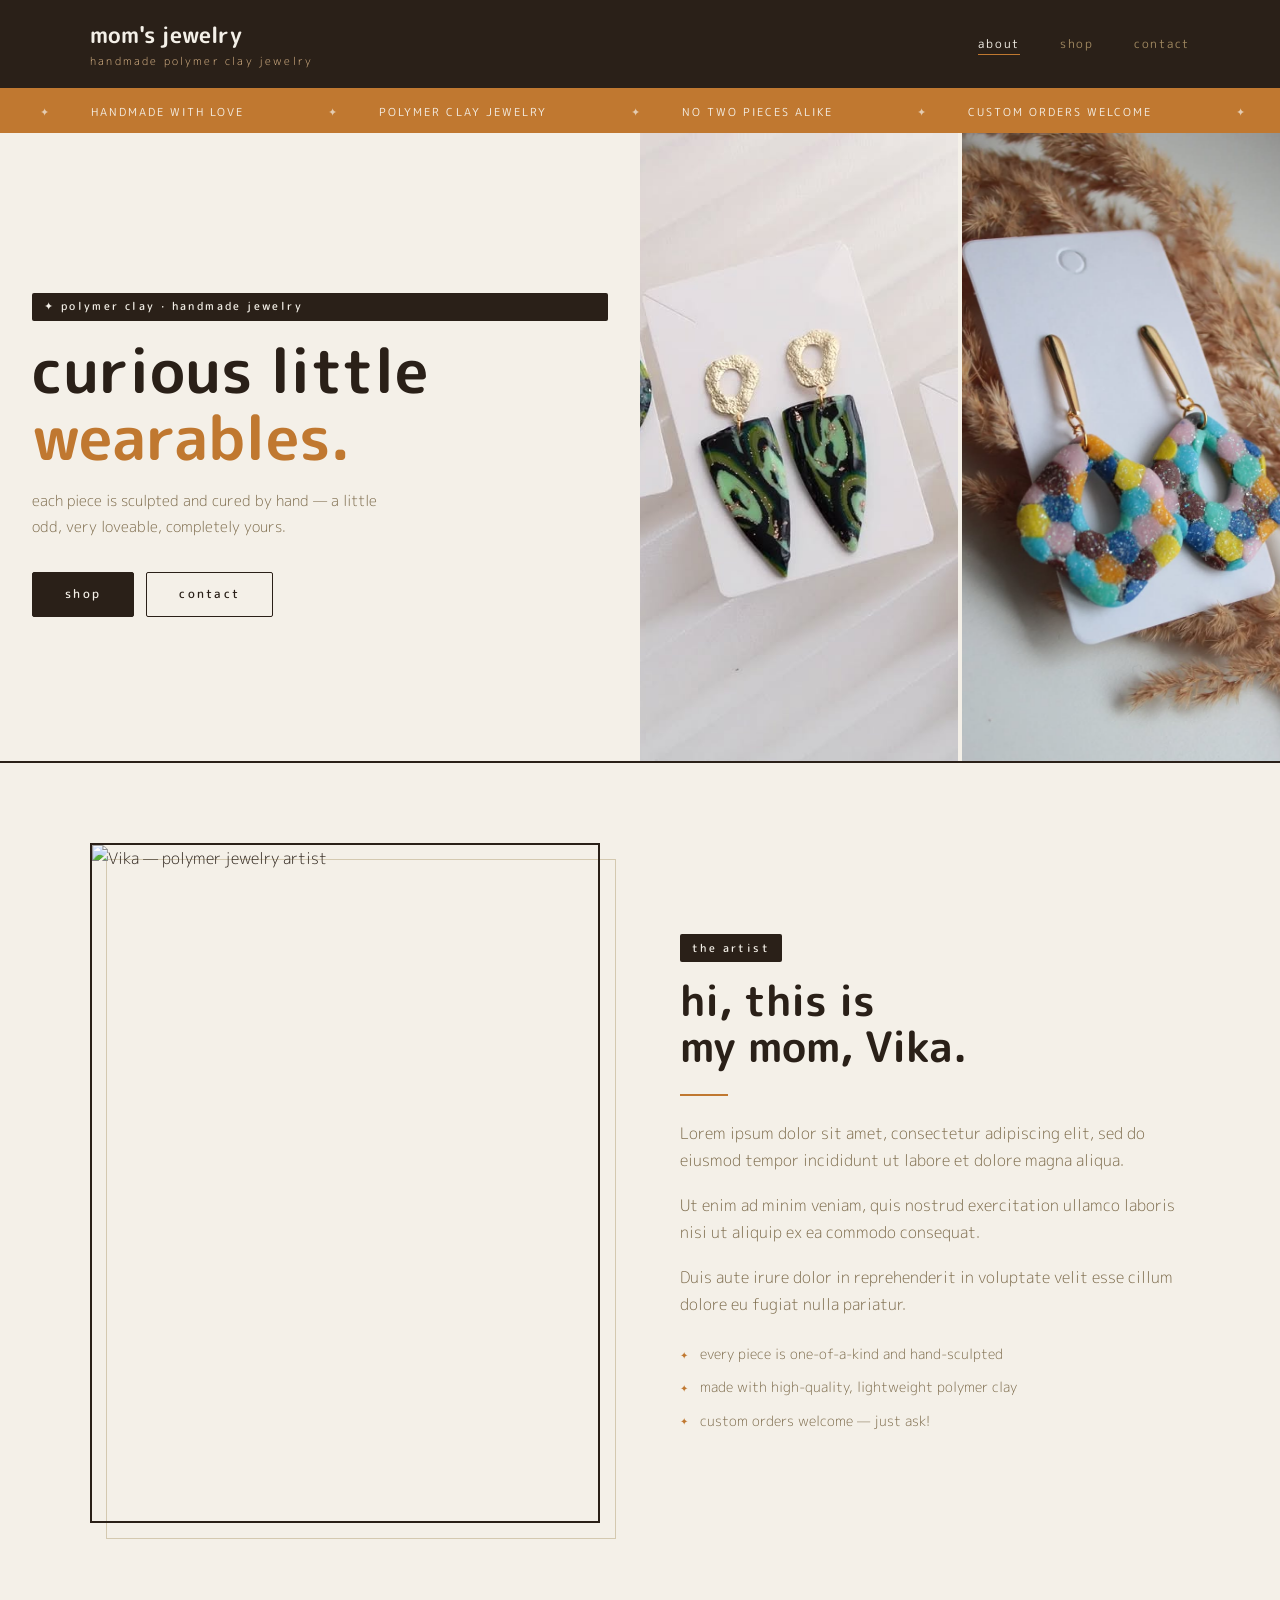
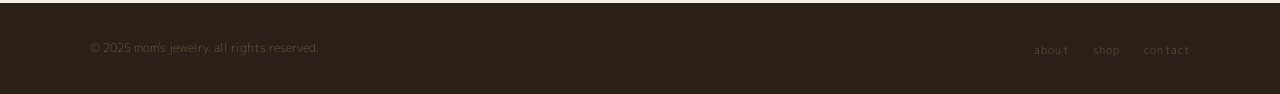
==== index.html @ a4bd7d13 "fill the height" ====
<!DOCTYPE html>
<html lang="en">
<head>
  <meta charset="UTF-8" />
  <meta name="viewport" content="width=device-width, initial-scale=1.0" />
  <title>mom's jewelry — handmade polymer jewelry</title>
  <meta name="description" content="Handcrafted polymer clay jewelry — one-of-a-kind pieces made with care." />
  <link rel="stylesheet" href="css/style.css" />
</head>
<body>

  <!-- ═══════════════════════════════════════
       NAVIGATION
  ═══════════════════════════════════════ -->
  <nav>
    <div class="container nav-inner">
      <!-- ✏️ Replace with your store name -->
      <a class="nav-logo" href="index.html">
        mom's jewelry
        <span>handmade polymer clay jewelry</span>
      </a>
      <ul class="nav-links">
        <li><a href="index.html" class="active">about</a></li>
        <li><a href="shop.html">shop</a></li>
        <li><a href="contact.html">contact</a></li>
      </ul>
    </div>
  </nav>


  <!-- ═══════════════════════════════════════
       TICKER STRIP
       ✏️ Edit the text in each <span> —
           repeat the same items twice so
           the loop looks seamless.
  ═══════════════════════════════════════ -->
  <div class="ticker">
    <div class="ticker-track">
      <span>handmade with love</span>
      <span>polymer clay jewelry</span>
      <span>no two pieces alike</span>
      <span>custom orders welcome</span>
      <span>handmade with love</span>
      <span>polymer clay jewelry</span>
      <span>no two pieces alike</span>
      <span>custom orders welcome</span>
    </div>
  </div>


  <!-- ═══════════════════════════════════════
       HERO
  ═══════════════════════════════════════ -->
  <div class="hero">
    <div class="container hero-content">
      <span class="section-label">✦ polymer clay · handmade jewelry</span>

      <!-- ✏️ Customize your headline. Keep the <span> for the amber-colored word. -->
      <h1>curious little<br><span>wearables.</span></h1>

      <!-- ✏️ Your tagline -->
      <p class="hero-tagline">
        each piece is sculpted and cured by hand — a little odd,
        very loveable, completely yours.
      </p>

      <div class="btn-group">
        <a href="shop.html" class="btn btn-filled">shop</a>
        <a href="contact.html" class="btn">contact</a>
      </div>
    </div>

    <!-- Decorative stamp column — edit the text if you like -->
    <div class="hero-stamp-col">
      <div style="display: grid; grid-template-columns: 1fr 1fr; height: 100%; gap: 4px;">
        <img src="images/collage_1.jpeg" style="width:100%;height:100%;object-fit:cover;" alt="" />
        <img src="images/collage_2.jpg" style="width:100%;height:100%;object-fit:cover;" alt="" />
      </div>
    </div>
  </div>

  <!-- ═══════════════════════════════════════
       ABOUT / MY STORY
  ═══════════════════════════════════════ -->
  <section id="about">
    <div class="container">
      <div class="about-grid">

        <!-- LEFT: Photo -->
        <div class="about-image-wrap">
          <!--
            ✏️ Replace src with your photo.
            Put the file in /images/ and update the path.
            Recommended: portrait orientation, at least 600×800 px.
          -->
          <img
            src="images/your-photo.jpg"
            alt="Vika — polymer jewelry artist"
          />
        </div>

        <!-- RIGHT: Text -->
        <div class="about-text">
          <span class="section-label">the artist</span>

          <!-- ✏️ Your name -->
          <h2>hi, this is <br>my mom, Vika.</h2>

          <div class="divider"></div>

          <!-- ✏️ Write 2–4 paragraphs about yourself -->
          <p>
            Lorem ipsum dolor sit amet, consectetur adipiscing elit, 
            sed do eiusmod tempor incididunt ut labore et dolore magna aliqua.
          </p>
          <p>
            Ut enim ad minim veniam, quis nostrud exercitation ullamco laboris nisi 
            ut aliquip ex ea commodo consequat. 
          </p>
          <p>
            Duis aute irure dolor in reprehenderit in voluptate velit 
            esse cillum dolore eu fugiat nulla pariatur. 
          </p>

          <!-- ✏️ Edit or add/remove bullet points -->
          <ul class="values-list">
            <li>every piece is one-of-a-kind and hand-sculpted</li>
            <li>made with high-quality, lightweight polymer clay</li>
            <li>custom orders welcome — just ask!</li>
          </ul>
        </div>

      </div>
    </div>
  </section>


  <!-- ═══════════════════════════════════════
       FOOTER
  ═══════════════════════════════════════ -->
  <footer>
    <div class="container footer-inner">
      <!-- ✏️ Update year and store name -->
      <p class="footer-copy">© 2025 mom's jewelry. all rights reserved.</p>
      <ul class="footer-links">
        <li><a href="index.html">about</a></li>
        <li><a href="shop.html">shop</a></li>
        <li><a href="contact.html">contact</a></li>
      </ul>
    </div>
  </footer>

</body>
</html>
---- css/style.css ----
/* ============================================================
   MOM'S JEWELRY — Stylesheet (Option F: Vintage Editorial)
   ============================================================ */

@import url('https://fonts.googleapis.com/css2?family=M+PLUS+Rounded+1c:wght@300;400;700&display=swap');

/* ── CSS Variables ── */
:root {
  --parchment:  #f4f0e8;
  --warm-white: #fdf8f0;
  --ink:        #2a2018;
  --amber:      #c07830;
  --amber-light:#e8c090;
  --mid:        #7a6848;
  --light-line: #d4c9b0;
  --surface:    #ede8dc;

  --font-display: 'M PLUS Rounded 1c', sans-serif;
  --font-body:    'M PLUS Rounded 1c', sans-serif;

  --max-width: 1100px;
  --radius:    2px;
  --transition: 0.3s ease;
}

/* ── Reset & Base ── */
*, *::before, *::after { box-sizing: border-box; margin: 0; padding: 0; }
html { scroll-behavior: smooth; }

body {
  background-color: var(--parchment);
  color: var(--ink);
  font-family: var(--font-body);
  font-weight: 300;
  font-size: 16px;
  line-height: 1.7;
}

img { display: block; max-width: 100%; height: auto; }

a {
  color: inherit;
  text-decoration: none;
  transition: color var(--transition);
}

/* ── Typography ── */
h1, h2, h3, h4 {
  font-family: var(--font-display);
  font-weight: 700;
  font-style: normal;
  line-height: 1.1;
}

h1 { font-size: clamp(2.2rem, 5.5vw, 3.8rem); }
h2 { font-size: clamp(1.7rem, 3.5vw, 2.6rem); }
h3 { font-size: 1.3rem; }

p { max-width: 65ch; }

/* ── Layout Helpers ── */
.container {
  width: 90%;
  max-width: var(--max-width);
  margin-inline: auto;
}

section { padding: 5rem 0; }

.section-label {
  display: inline-block;
  font-family: var(--font-body);
  font-size: 0.68rem;
  font-weight: 500;
  letter-spacing: 0.22em;
  text-transform: lowercase;
  background: var(--ink);
  color: var(--parchment);
  padding: 0.3rem 0.75rem;
  border-radius: var(--radius);
  margin-bottom: 1rem;
}

.star { color: var(--amber); }

/* ── Navigation ── */
nav {
  position: sticky;
  top: 0;
  z-index: 100;
  background: var(--ink);
  border-bottom: 2px solid var(--ink);
}

.nav-inner {
  display: flex;
  align-items: center;
  justify-content: space-between;
  padding: 1rem 0;
}

.nav-logo {
  font-family: var(--font-display);
  font-size: 1.4rem;
  font-style: normal;
  font-weight: 700;
  color: var(--parchment);
  letter-spacing: 0.01em;
}

.nav-logo span {
  font-style: normal;
  font-family: var(--font-body);
  font-weight: 300;
  font-size: 0.68rem;
  display: block;
  letter-spacing: 0.2em;
  text-transform: lowercase;
  color: var(--amber-light);
  margin-top: -0.15rem;
}

.nav-links {
  display: flex;
  gap: 2.5rem;
  list-style: none;
}

.nav-links a {
  font-size: 0.72rem;
  font-weight: 400;
  letter-spacing: 0.15em;
  text-transform: lowercase;
  color: #a08860;
  padding-bottom: 2px;
  border-bottom: 1px solid transparent;
  transition: color var(--transition), border-color var(--transition);
}

.nav-links a:hover,
.nav-links a.active {
  color: var(--parchment);
  border-color: var(--amber);
}

/* ── Ticker Strip ── */
.ticker {
  background: var(--amber);
  overflow: hidden;
  white-space: nowrap;
  padding: 0.55rem 0;
}

.ticker-track {
  display: inline-block;
  animation: ticker 28s linear infinite;
}

.ticker-track span {
  font-size: 0.7rem;
  font-weight: 400;
  letter-spacing: 0.18em;
  text-transform: uppercase;
  color: var(--parchment);
  padding: 0 2.5rem;
}

.ticker-track span::before {
  content: '✦';
  margin-right: 2.5rem;
  opacity: 0.7;
}

@keyframes ticker {
  0%   { transform: translateX(0); }
  100% { transform: translateX(-50%); }
}

/* ── Hero ── */
.hero {
  display: grid;
  grid-template-columns: 1fr 1fr;
  border-bottom: 2px solid var(--ink);
  align-items: stretch;
  height: 70vh;
  overflow: hidden;
}

.hero-stamp-col {
  overflow: hidden;
  height: 100%;
}

.hero-content {
  padding: 5rem 0 4rem;
  display: flex;
  flex-direction: column;
  justify-content: center;
}

.hero h1 {
  margin-bottom: 1.1rem;
  color: var(--ink);
}

.hero h1 span {
  font-style: normal;
  color: var(--amber);
}

.hero-tagline {
  font-size: 0.95rem;
  color: var(--mid);
  margin-bottom: 2rem;
  max-width: 42ch;
}


.stamp-ring {
  width: 90px;
  height: 90px;
  border: 2px solid var(--parchment);
  border-radius: 50%;
  display: flex;
  align-items: center;
  justify-content: center;
  text-align: center;
}

.stamp-ring p {
  font-size: 0.6rem;
  letter-spacing: 0.15em;
  text-transform: uppercase;
  color: var(--parchment);
  line-height: 1.6;
  max-width: none;
}

.stamp-star {
  font-size: 1.5rem;
  color: var(--parchment);
  opacity: 0.8;
}

/* ── Buttons ── */
.btn {
  display: inline-block;
  padding: 0.75rem 2rem;
  font-family: var(--font-body);
  font-size: 0.72rem;
  font-weight: 500;
  letter-spacing: 0.2em;
  text-transform: lowercase;
  border: 1.5px solid var(--ink);
  color: var(--ink);
  background: transparent;
  cursor: pointer;
  border-radius: var(--radius);
  transition: background var(--transition), color var(--transition);
}

.btn:hover {
  background: var(--ink);
  color: var(--parchment);
}

.btn-filled {
  background: var(--ink);
  color: var(--parchment);
}

.btn-filled:hover {
  background: var(--amber);
  border-color: var(--amber);
  color: var(--parchment);
}

.btn-group {
  display: flex;
  gap: 0.75rem;
  flex-wrap: wrap;
}

/* ── Divider ── */
.divider {
  width: 48px;
  height: 2px;
  background: var(--amber);
  margin: 1.5rem 0;
}

/* ── About Page ── */
.about-grid {
  display: grid;
  grid-template-columns: 1fr 1fr;
  gap: 5rem;
  align-items: center;
}

.about-image-wrap {
  position: relative;
}

.about-image-wrap img {
  width: 100%;
  aspect-ratio: 3 / 4;
  object-fit: cover;
  border: 2px solid var(--ink);
}

.about-image-wrap::after {
  content: '';
  position: absolute;
  top: 1rem;
  left: 1rem;
  right: -1rem;
  bottom: -1rem;
  border: 1px solid var(--light-line);
  z-index: -1;
}

.about-text h2 { margin-bottom: 0.5rem; }
.about-text p { color: var(--mid); margin-bottom: 1.1rem; }

.values-list {
  list-style: none;
  margin-top: 1.5rem;
  display: flex;
  flex-direction: column;
  gap: 0.55rem;
}

.values-list li {
  display: flex;
  align-items: flex-start;
  gap: 0.75rem;
  font-size: 0.9rem;
  color: var(--mid);
}

.values-list li::before {
  content: '✦';
  color: var(--amber);
  flex-shrink: 0;
  font-size: 0.65rem;
  margin-top: 0.3rem;
}

/* ── Shop Page ── */
.shop-header {
  text-align: center;
  padding: 4rem 0 1rem;
  border-bottom: 2px solid var(--ink);
  margin-bottom: 0;
}

.shop-header h1 { margin-bottom: 0.6rem; }
.shop-header p { margin-inline: auto; color: var(--mid); }

.filter-bar {
  display: flex;
  justify-content: center;
  gap: 0.6rem;
  flex-wrap: wrap;
  padding: 1.5rem 0;
  border-bottom: 1px solid var(--light-line);
  margin-bottom: 3rem;
}

.filter-btn {
  background: none;
  border: 1.5px solid var(--light-line);
  padding: 0.35rem 1.1rem;
  font-family: var(--font-body);
  font-size: 0.7rem;
  letter-spacing: 0.12em;
  text-transform: lowercase;
  color: var(--mid);
  cursor: pointer;
  border-radius: var(--radius);
  transition: all var(--transition);
}

.filter-btn:hover,
.filter-btn.active {
  background: var(--ink);
  border-color: var(--ink);
  color: var(--parchment);
}

/* ── Product Grid ── */
.product-grid {
  display: grid;
  grid-template-columns: repeat(auto-fill, minmax(250px, 1fr));
  gap: 0;
  border-top: 1px solid var(--light-line);
  border-left: 1px solid var(--light-line);
}

.product-card {
  cursor: pointer;
  border-right: 1px solid var(--light-line);
  border-bottom: 1px solid var(--light-line);
  transition: background var(--transition);
}

.product-card:hover {
  background: var(--warm-white);
}

.product-card:hover .product-img img {
  transform: scale(1.04);
}

.product-img {
  overflow: hidden;
  background: var(--surface);
  aspect-ratio: 1;
  border-bottom: 1px solid var(--light-line);
}

.product-img img {
  width: 100%;
  height: 100%;
  object-fit: cover;
  transition: transform 0.5s ease;
}

.product-img-placeholder {
  width: 100%;
  height: 100%;
  display: flex;
  flex-direction: column;
  align-items: center;
  justify-content: center;
  gap: 0.5rem;
  color: var(--light-line);
  font-size: 0.65rem;
  letter-spacing: 0.1em;
  text-transform: uppercase;
}

.product-info { padding: 1rem 1.1rem 1.2rem; }

.product-name {
  font-family: var(--font-display);
  font-size: 1.05rem;
  font-style: normal;
  font-weight: 700;
  margin-bottom: 0.2rem;
}

.product-material {
  font-size: 0.72rem;
  color: var(--mid);
  letter-spacing: 0.05em;
  margin-bottom: 0.5rem;
}

.product-price {
  font-size: 0.9rem;
  font-weight: 500;
  color: var(--ink);
}

.product-badge {
  display: inline-block;
  font-size: 0.58rem;
  letter-spacing: 0.12em;
  text-transform: uppercase;
  background: var(--amber);
  color: var(--parchment);
  padding: 0.15rem 0.5rem;
  border-radius: var(--radius);
  margin-left: 0.5rem;
  vertical-align: middle;
}

/* ── Custom Orders Callout ── */
.callout {
  background: var(--ink);
  color: var(--parchment);
  text-align: center;
  padding: 4rem 0;
}

.callout h2 { color: var(--parchment); margin-bottom: 0.5rem; }
.callout .divider { background: var(--amber); margin-inline: auto; }
.callout p { color: var(--amber-light); margin: 0 auto 2rem; }

/* ── Contact Page ── */
.contact-page {
  min-height: 80vh;
  display: flex;
  align-items: center;
  padding: 5rem 0;
}

.contact-grid {
  display: grid;
  grid-template-columns: 1.1fr 0.9fr;
  gap: 5rem;
  align-items: start;
}

.contact-intro h1 { margin-bottom: 0.5rem; }
.contact-intro p { color: var(--mid); }

.contact-card {
  background: var(--warm-white);
  border: 2px solid var(--ink);
  padding: 2.2rem;
}

.contact-card-header {
  border-bottom: 1px solid var(--light-line);
  padding-bottom: 1.2rem;
  margin-bottom: 1.2rem;
  display: flex;
  align-items: flex-start;
  justify-content: space-between;
}

.contact-card-header-text {}

.contact-card-name {
  font-family: var(--font-display);
  font-size: 1.7rem;
  font-style: normal;
  font-weight: 700;
}

.contact-card-title {
  font-size: 0.7rem;
  letter-spacing: 0.15em;
  text-transform: uppercase;
  color: var(--amber);
  margin-top: 0.15rem;
}

.contact-card-stamp {
  width: 52px;
  height: 52px;
  border: 1.5px solid var(--amber);
  border-radius: 50%;
  display: flex;
  align-items: center;
  justify-content: center;
  flex-shrink: 0;
}

.contact-card-stamp span {
  font-size: 0.48rem;
  letter-spacing: 0.1em;
  text-transform: uppercase;
  color: var(--amber);
  text-align: center;
  line-height: 1.5;
  max-width: 36px;
}

.contact-items {
  display: flex;
  flex-direction: column;
  gap: 1rem;
}

.contact-item {
  display: flex;
  gap: 0.9rem;
  align-items: flex-start;
}

.contact-icon {
  width: 34px;
  height: 34px;
  background: var(--surface);
  border: 1px solid var(--light-line);
  border-radius: 50%;
  display: flex;
  align-items: center;
  justify-content: center;
  flex-shrink: 0;
}

.contact-icon svg {
  width: 15px;
  height: 15px;
  stroke: var(--amber);
  fill: none;
  stroke-width: 1.5;
}

.contact-label {
  font-size: 0.65rem;
  letter-spacing: 0.15em;
  text-transform: uppercase;
  color: var(--mid);
  display: block;
}

.contact-value {
  font-size: 0.92rem;
  color: var(--ink);
}

.contact-value a:hover { color: var(--amber); }

.social-row {
  display: flex;
  gap: 0.75rem;
  flex-wrap: wrap;
  margin-top: 1.5rem;
  padding-top: 1.5rem;
  border-top: 1px solid var(--light-line);
}

.social-link {
  display: inline-flex;
  align-items: center;
  gap: 0.4rem;
  font-size: 0.7rem;
  letter-spacing: 0.12em;
  text-transform: uppercase;
  color: var(--mid);
  border: 1px solid var(--light-line);
  padding: 0.3rem 0.8rem;
  border-radius: var(--radius);
  transition: all var(--transition);
}

.social-link:hover {
  border-color: var(--amber);
  color: var(--amber);
}

/* ── Footer ── */
footer {
  background: var(--ink);
  padding: 2rem 0;
}

.footer-inner {
  display: flex;
  align-items: center;
  justify-content: space-between;
  gap: 1rem;
  flex-wrap: wrap;
}

.footer-copy {
  font-size: 0.72rem;
  color: #6a5a48;
}

.footer-links {
  display: flex;
  gap: 1.5rem;
  list-style: none;
}

.footer-links a {
  font-size: 0.7rem;
  letter-spacing: 0.1em;
  text-transform: lowercase;
  color: #6a5a48;
}

.footer-links a:hover { color: var(--amber); }

/* ── Responsive ── */
@media (max-width: 768px) {
  .hero {
    grid-template-columns: 1fr;
  }
  .hero-stamp-col { display: none; }

  .about-grid,
  .contact-grid {
    grid-template-columns: 1fr;
    gap: 2.5rem;
  }

  .about-image-wrap::after { display: none; }

  .nav-links { gap: 1.5rem; }

  section { padding: 3rem 0; }

  .product-grid {
    grid-template-columns: repeat(auto-fill, minmax(160px, 1fr));
  }
}

@media (max-width: 500px) {
  .nav-links { gap: 1rem; }
  .nav-links a { font-size: 0.65rem; }
}
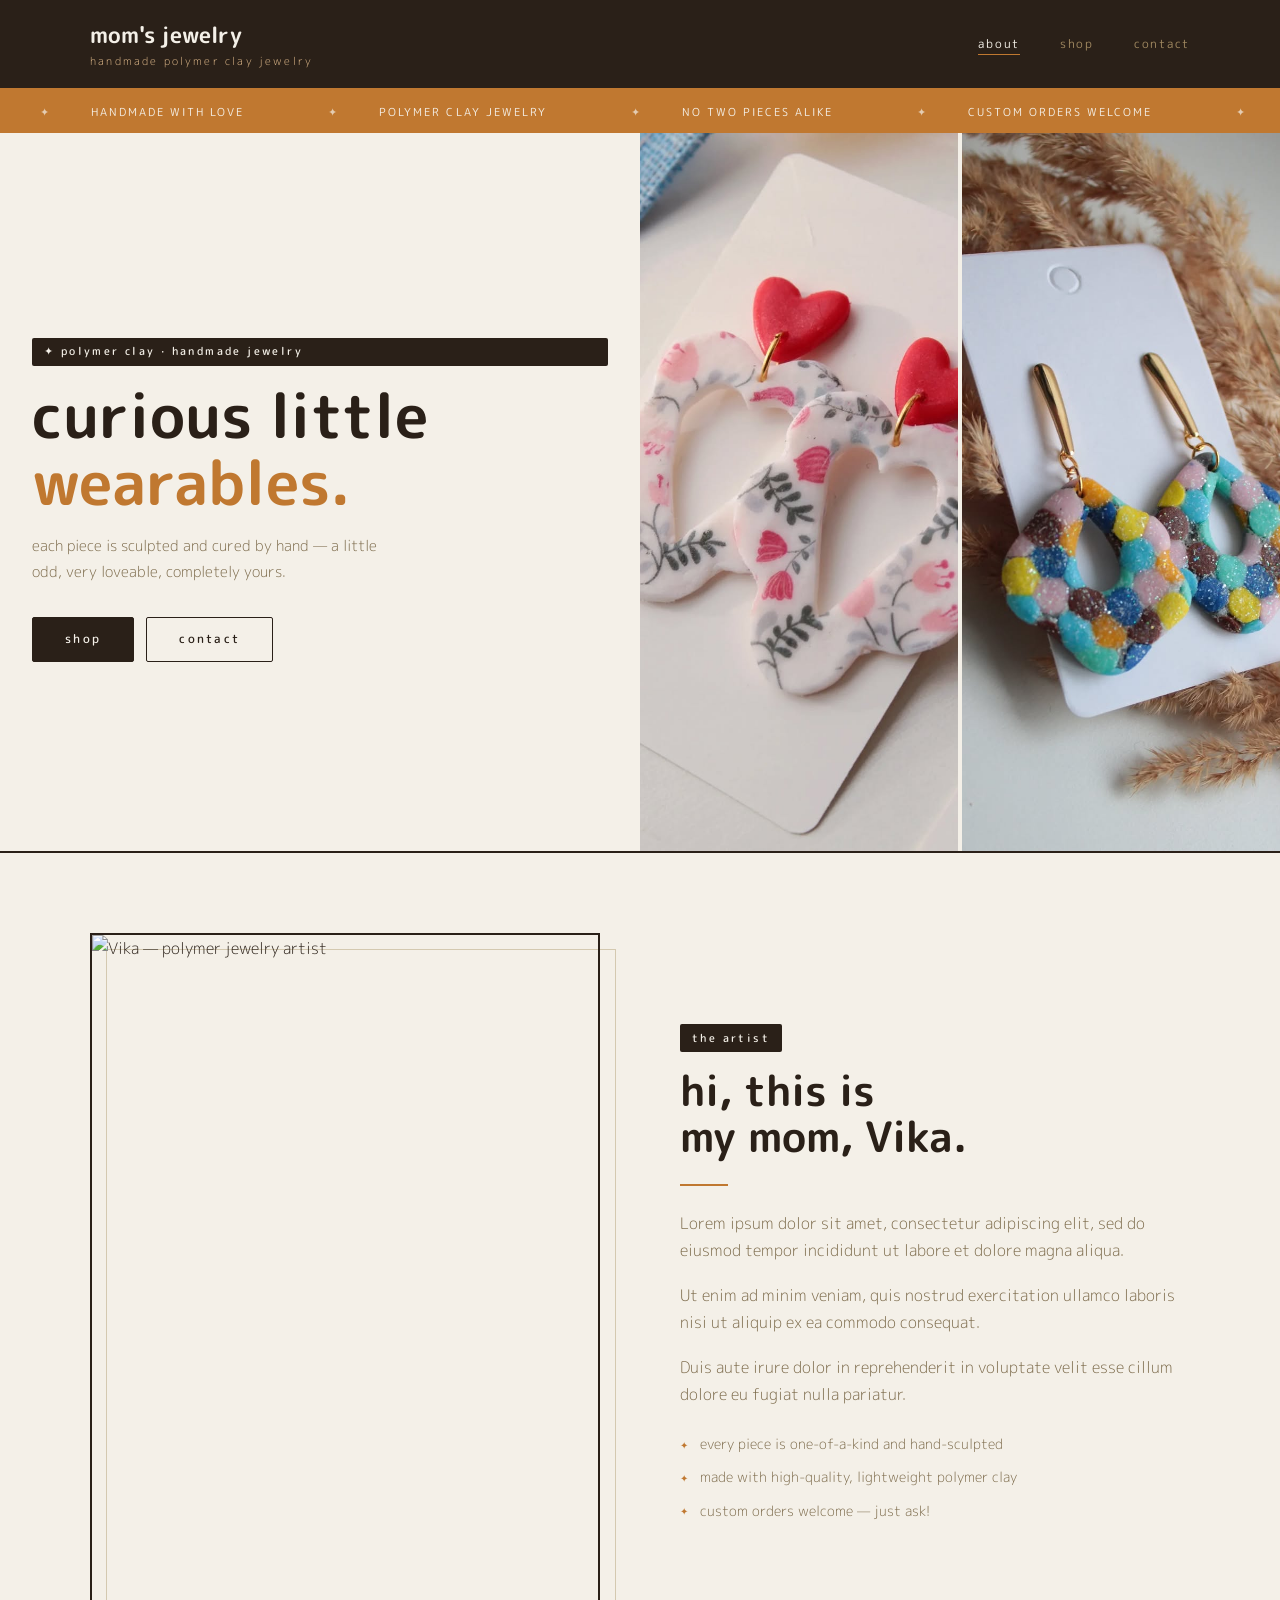
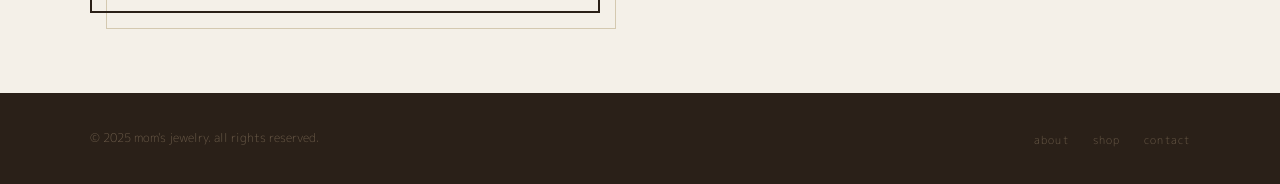
==== commit bcbb83ea: "nicely done" ====
--- a/index.html
+++ b/index.html
@@ -73,7 +73,7 @@
     <!-- Decorative stamp column — edit the text if you like -->
     <div class="hero-stamp-col">
       <div style="display: grid; grid-template-columns: 1fr 1fr; height: 100%; gap: 4px;">
-        <img src="images/collage_1.jpeg" style="width:100%;height:100%;object-fit:cover;" alt="" />
+        <img src="images/collage_3.jpg" style="width:100%;height:100%;object-fit:cover;" alt="" />
         <img src="images/collage_2.jpg" style="width:100%;height:100%;object-fit:cover;" alt="" />
       </div>
     </div>
--- a/css/style.css
+++ b/css/style.css
@@ -182,7 +182,7 @@
   grid-template-columns: 1fr 1fr;
   border-bottom: 2px solid var(--ink);
   align-items: stretch;
-  height: 70vh;
+  height: 80vh;
   overflow: hidden;
 }
 
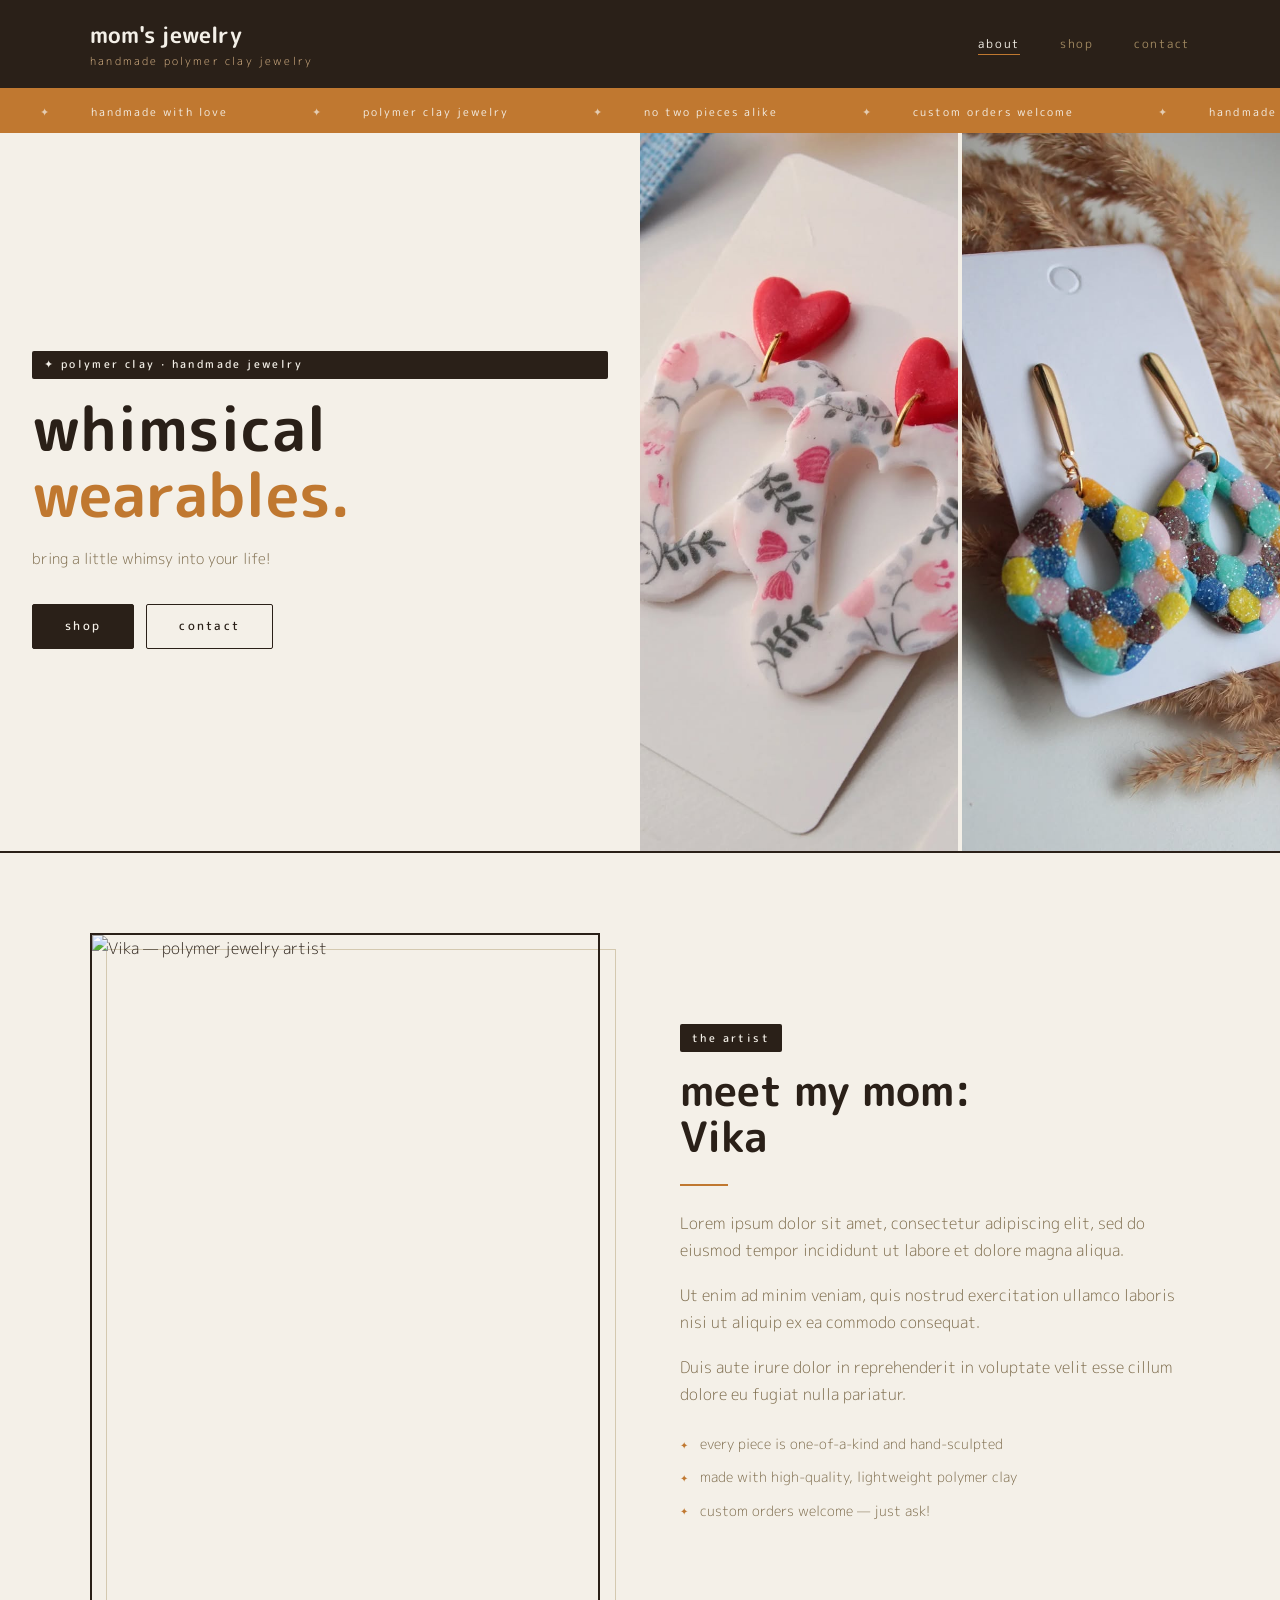
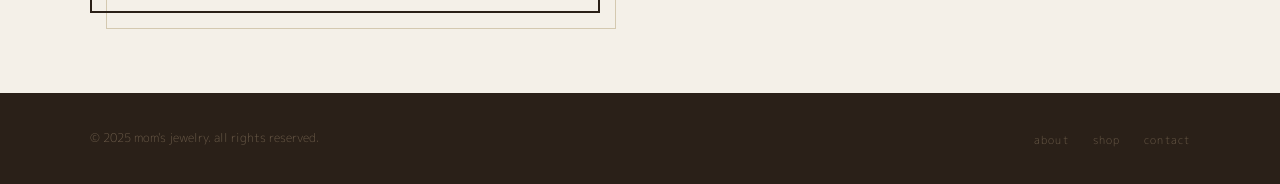
==== commit 3e9230ec: "random edits" ====
--- a/index.html
+++ b/index.html
@@ -4,7 +4,7 @@
   <meta charset="UTF-8" />
   <meta name="viewport" content="width=device-width, initial-scale=1.0" />
   <title>mom's jewelry — handmade polymer jewelry</title>
-  <meta name="description" content="Handcrafted polymer clay jewelry — one-of-a-kind pieces made with care." />
+  <meta name="description" content="this brings my mother great joy" />
   <link rel="stylesheet" href="css/style.css" />
 </head>
 <body>
@@ -56,12 +56,11 @@
       <span class="section-label">✦ polymer clay · handmade jewelry</span>
 
       <!-- ✏️ Customize your headline. Keep the <span> for the amber-colored word. -->
-      <h1>curious little<br><span>wearables.</span></h1>
+      <h1>whimsical<br><span>wearables.</span></h1>
 
       <!-- ✏️ Your tagline -->
       <p class="hero-tagline">
-        each piece is sculpted and cured by hand — a little odd,
-        very loveable, completely yours.
+        bring a little whimsy into your life!
       </p>
 
       <div class="btn-group">
@@ -104,7 +103,7 @@
           <span class="section-label">the artist</span>
 
           <!-- ✏️ Your name -->
-          <h2>hi, this is <br>my mom, Vika.</h2>
+          <h2>meet my mom:<br>Vika</h2>
 
           <div class="divider"></div>
 
--- a/css/style.css
+++ b/css/style.css
@@ -160,7 +160,7 @@
   font-size: 0.7rem;
   font-weight: 400;
   letter-spacing: 0.18em;
-  text-transform: uppercase;
+  text-transform: lowercase;
   color: var(--parchment);
   padding: 0 2.5rem;
 }
@@ -230,7 +230,7 @@
 .stamp-ring p {
   font-size: 0.6rem;
   letter-spacing: 0.15em;
-  text-transform: uppercase;
+  text-transform: lowercase;
   color: var(--parchment);
   line-height: 1.6;
   max-width: none;
@@ -437,7 +437,7 @@
   color: var(--light-line);
   font-size: 0.65rem;
   letter-spacing: 0.1em;
-  text-transform: uppercase;
+  text-transform: lowercase;
 }
 
 .product-info { padding: 1rem 1.1rem 1.2rem; }
@@ -467,7 +467,7 @@
   display: inline-block;
   font-size: 0.58rem;
   letter-spacing: 0.12em;
-  text-transform: uppercase;
+  text-transform: lowercase;
   background: var(--amber);
   color: var(--parchment);
   padding: 0.15rem 0.5rem;
@@ -533,7 +533,7 @@
 .contact-card-title {
   font-size: 0.7rem;
   letter-spacing: 0.15em;
-  text-transform: uppercase;
+  text-transform: lowercase;
   color: var(--amber);
   margin-top: 0.15rem;
 }
@@ -552,7 +552,7 @@
 .contact-card-stamp span {
   font-size: 0.48rem;
   letter-spacing: 0.1em;
-  text-transform: uppercase;
+  text-transform: lowercase;
   color: var(--amber);
   text-align: center;
   line-height: 1.5;
@@ -594,7 +594,7 @@
 .contact-label {
   font-size: 0.65rem;
   letter-spacing: 0.15em;
-  text-transform: uppercase;
+  text-transform: lowercase;
   color: var(--mid);
   display: block;
 }
@@ -621,7 +621,7 @@
   gap: 0.4rem;
   font-size: 0.7rem;
   letter-spacing: 0.12em;
-  text-transform: uppercase;
+  text-transform: lowercase;
   color: var(--mid);
   border: 1px solid var(--light-line);
   padding: 0.3rem 0.8rem;
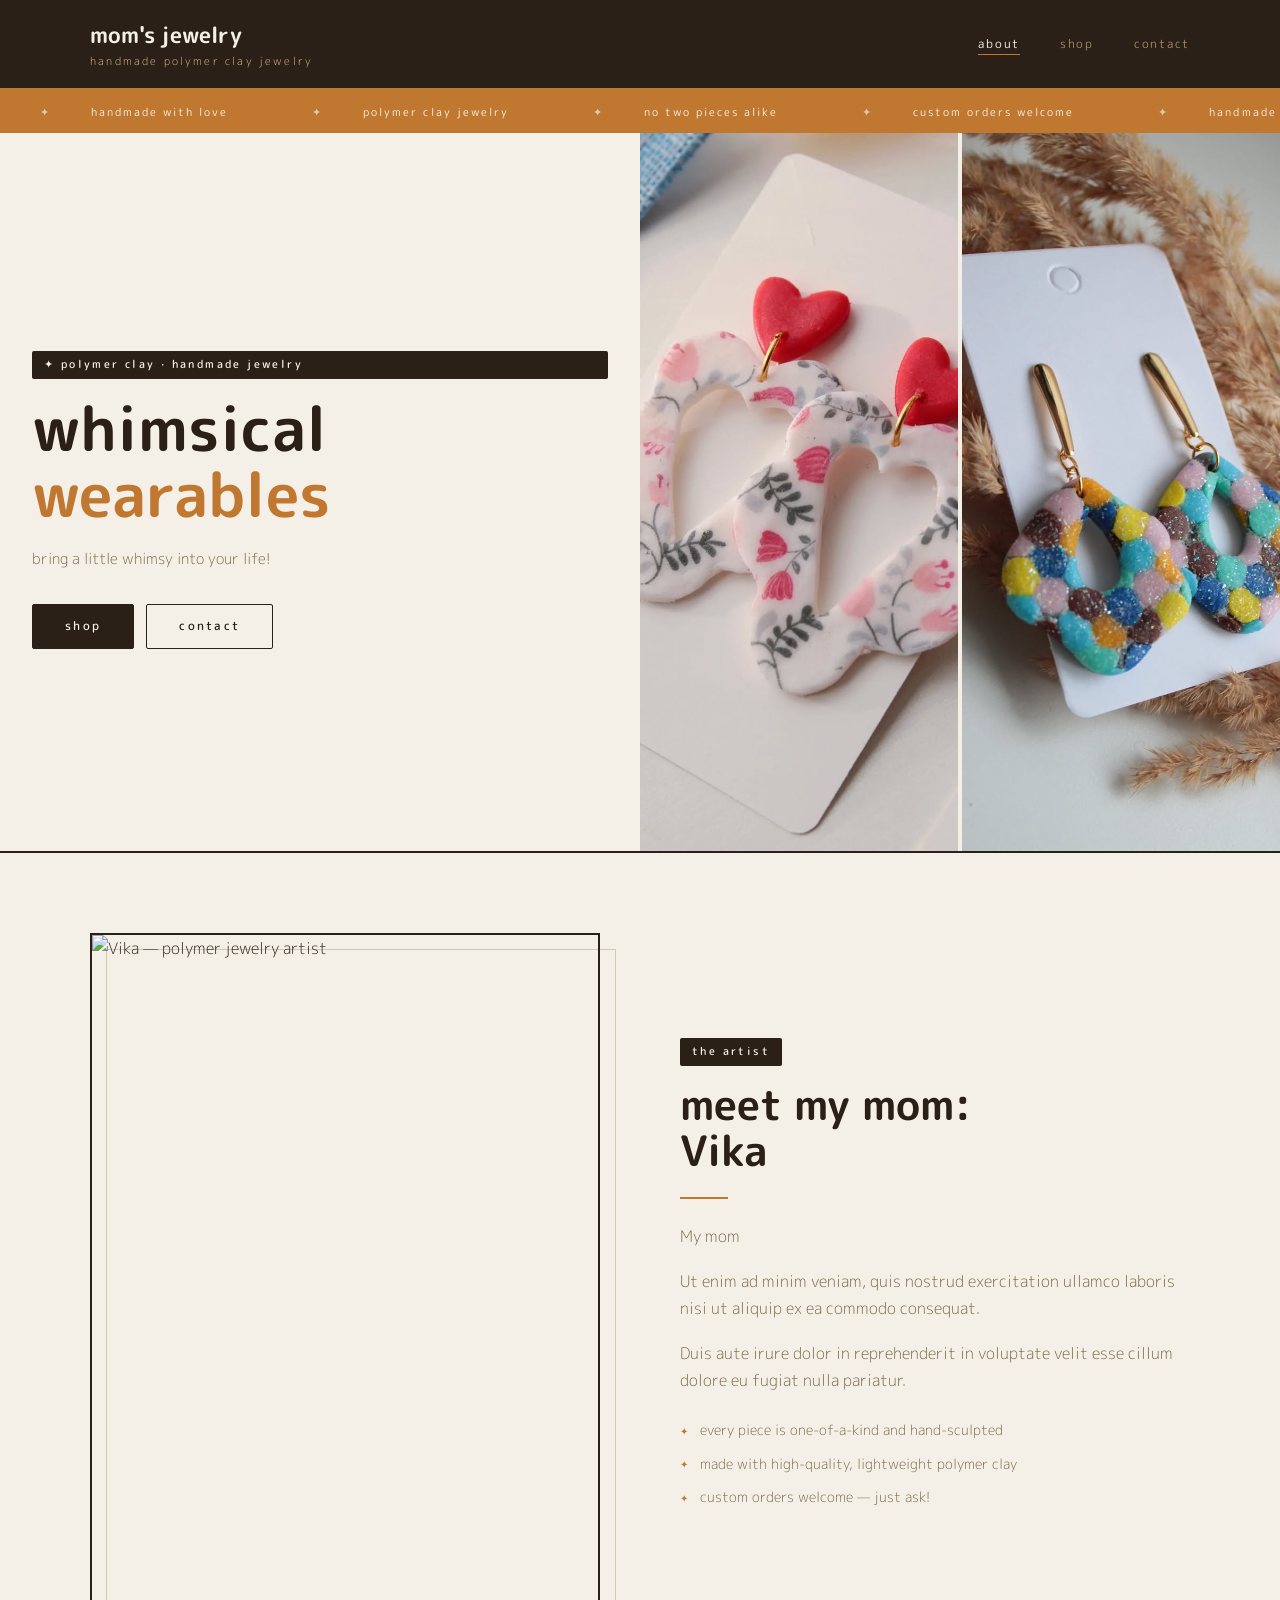
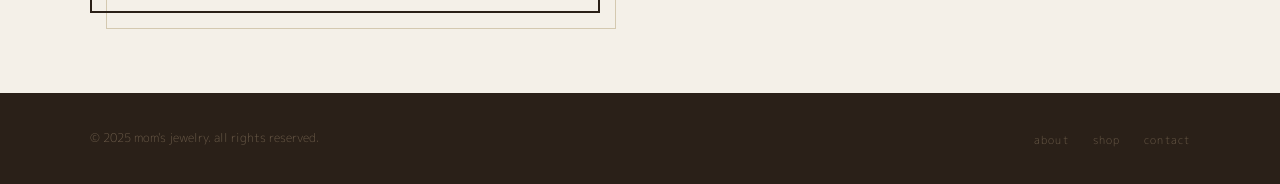
==== commit 242b3cb3: "i dont remember" ====
--- a/index.html
+++ b/index.html
@@ -56,7 +56,7 @@
       <span class="section-label">✦ polymer clay · handmade jewelry</span>
 
       <!-- ✏️ Customize your headline. Keep the <span> for the amber-colored word. -->
-      <h1>whimsical<br><span>wearables.</span></h1>
+      <h1>whimsical<br><span>wearables</span></h1>
 
       <!-- ✏️ Your tagline -->
       <p class="hero-tagline">
@@ -109,8 +109,7 @@
 
           <!-- ✏️ Write 2–4 paragraphs about yourself -->
           <p>
-            Lorem ipsum dolor sit amet, consectetur adipiscing elit, 
-            sed do eiusmod tempor incididunt ut labore et dolore magna aliqua.
+            My mom 
           </p>
           <p>
             Ut enim ad minim veniam, quis nostrud exercitation ullamco laboris nisi 
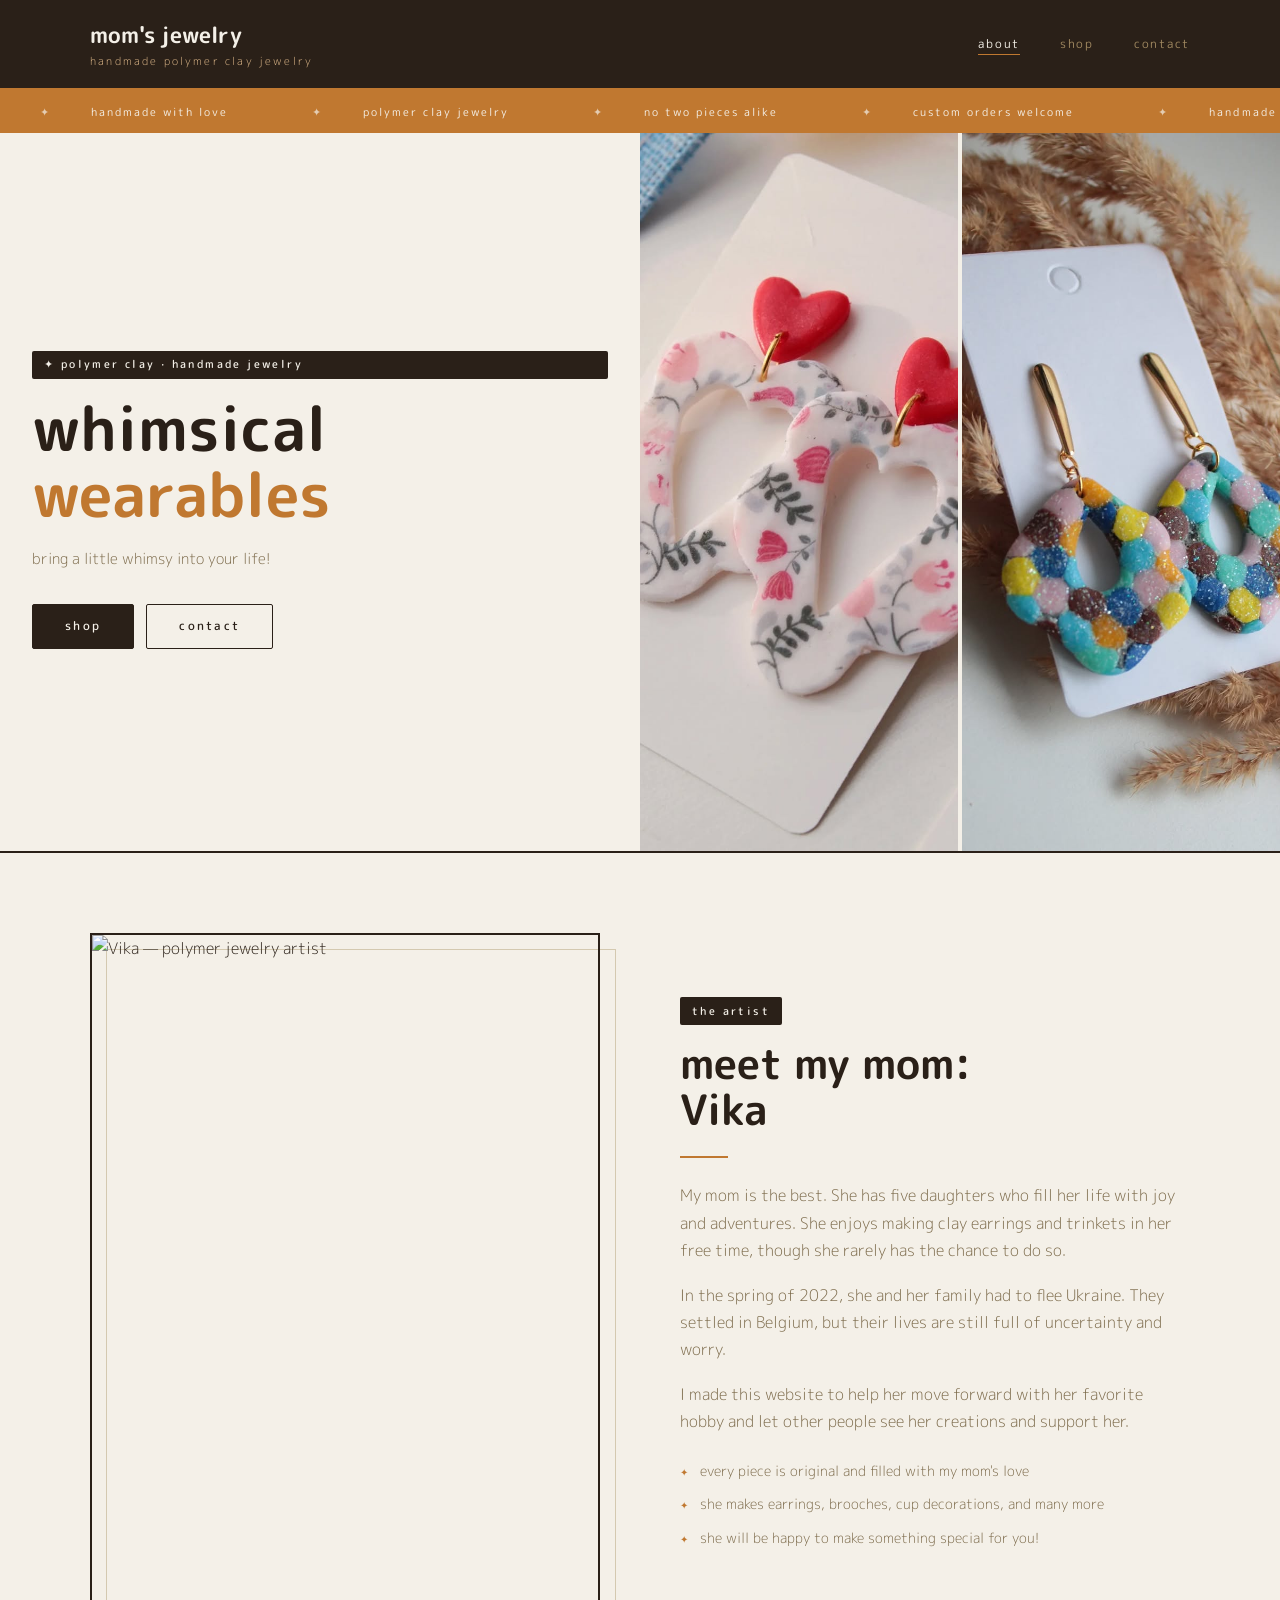
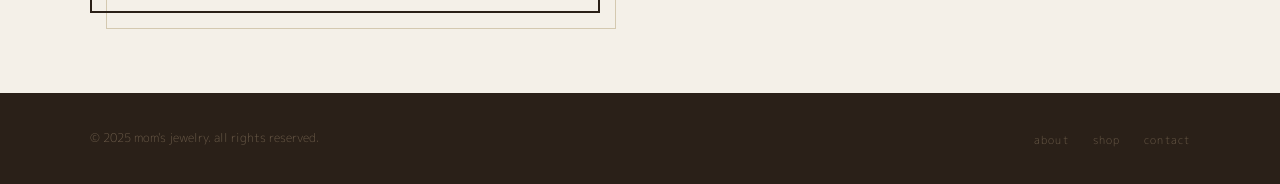
==== commit 996f041a: "intro" ====
--- a/index.html
+++ b/index.html
@@ -109,22 +109,24 @@
 
           <!-- ✏️ Write 2–4 paragraphs about yourself -->
           <p>
-            My mom 
+            My mom is the best. She has five daughters who fill her life with joy and adventures. 
+            She enjoys making clay earrings and trinkets in her free time, though she rarely has the chance to do so.
           </p>
           <p>
-            Ut enim ad minim veniam, quis nostrud exercitation ullamco laboris nisi 
-            ut aliquip ex ea commodo consequat. 
+            In the spring of 2022, she and her family had to flee Ukraine. They settled in Belgium, 
+            but their lives are still full of uncertainty and worry.
+
           </p>
           <p>
-            Duis aute irure dolor in reprehenderit in voluptate velit 
-            esse cillum dolore eu fugiat nulla pariatur. 
+            I made this website to help her move forward with her favorite hobby 
+            and let other people see her creations and support her.
           </p>
 
           <!-- ✏️ Edit or add/remove bullet points -->
           <ul class="values-list">
-            <li>every piece is one-of-a-kind and hand-sculpted</li>
-            <li>made with high-quality, lightweight polymer clay</li>
-            <li>custom orders welcome — just ask!</li>
+            <li>every piece is original and filled with my mom's love</li>
+            <li>she makes earrings, brooches, cup decorations, and many more</li>
+            <li>she will be happy to make something special for you!</li>
           </ul>
         </div>
 
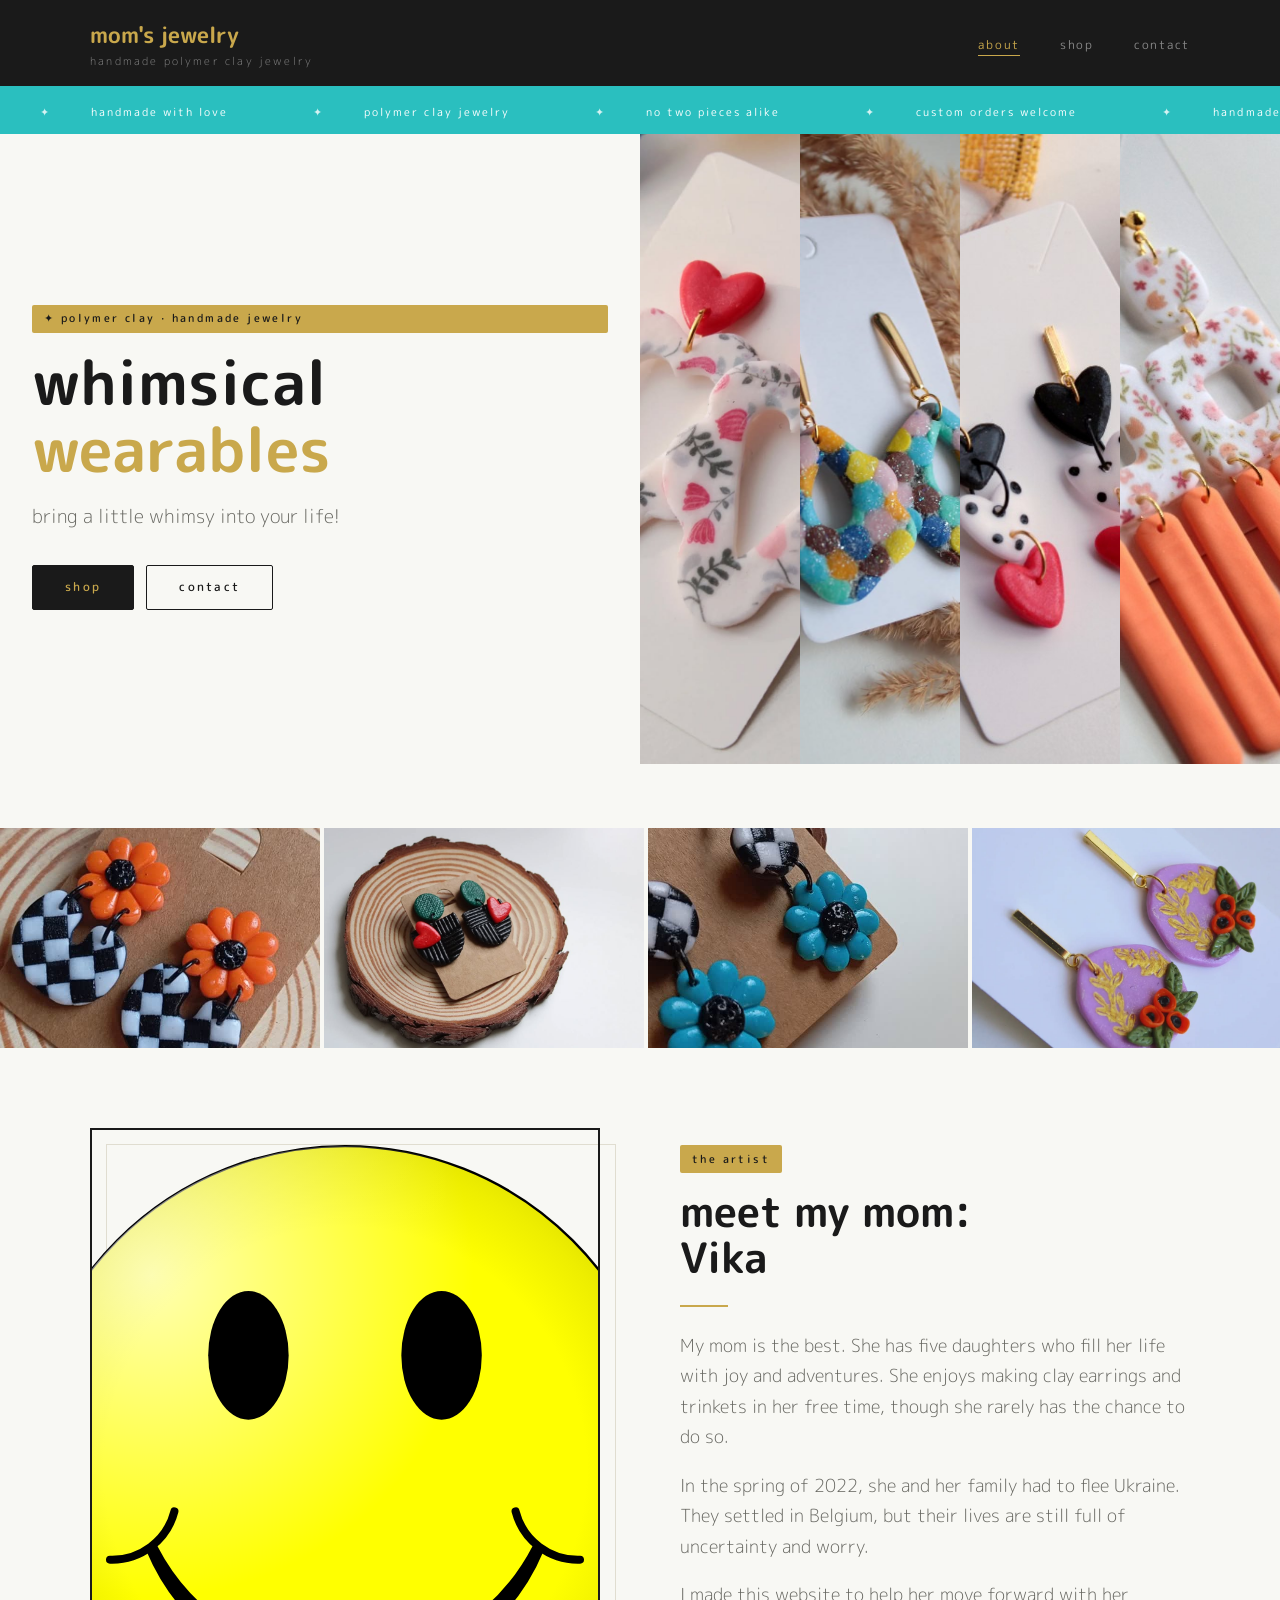
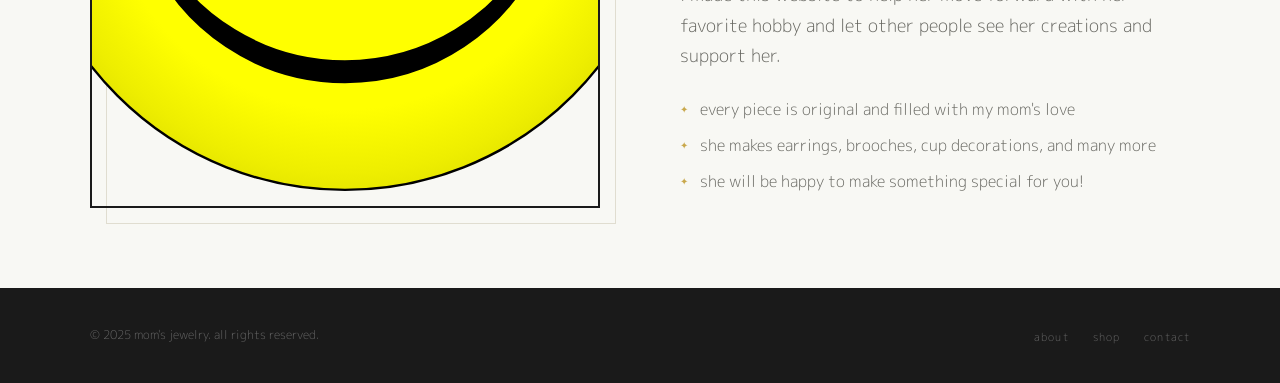
==== commit bf849799: "color pallete and concents fixed" ====
--- a/index.html
+++ b/index.html
@@ -71,12 +71,34 @@
 
     <!-- Decorative stamp column — edit the text if you like -->
     <div class="hero-stamp-col">
-      <div style="display: grid; grid-template-columns: 1fr 1fr; height: 100%; gap: 4px;">
+      <div style="display: grid; grid-template-columns: 1fr 1fr 1fr 1fr; height: 100%; gap: 0px;">
         <img src="images/collage_3.jpg" style="width:100%;height:100%;object-fit:cover;" alt="" />
         <img src="images/collage_2.jpg" style="width:100%;height:100%;object-fit:cover;" alt="" />
+        <img src="images/image-6.jpg" style="width:100%;height:100%;object-fit:cover;" alt="" />
+        <img src="images/image-12.jpeg" style="width:100%;height:100%;object-fit:cover;" alt="" />
       </div>
     </div>
   </div>
+
+  <!-- ═══════════════════════════════════════
+       GALLERY
+  ═══════════════════════════════════════ -->
+<!-- SCROLLING IMAGE STRIP -->
+<div style="width: 100%; overflow: hidden; margin-top: 4rem;">
+  <div style="display: flex; gap: 4px; animation: scroll-strip 20s linear infinite; width: max-content;">
+    <img src="images/image-1.jpg" style="height: 220px; width: 320px; object-fit: cover; flex-shrink: 0;" alt="" />
+    <img src="images/image-2.jpg" style="height: 220px; width: 320px; object-fit: cover; flex-shrink: 0;" alt="" />
+    <img src="images/image-3.jpg" style="height: 220px; width: 320px; object-fit: cover; flex-shrink: 0;" alt="" />
+    <img src="images/image-4.jpg" style="height: 220px; width: 320px; object-fit: cover; flex-shrink: 0;" alt="" />
+    <img src="images/image-5.jpg" style="height: 220px; width: 320px; object-fit: cover; flex-shrink: 0;" alt="" />
+    <img src="images/image-1.jpg" style="height: 220px; width: 320px; object-fit: cover; flex-shrink: 0;" alt="" />
+    <img src="images/image-2.jpg" style="height: 220px; width: 320px; object-fit: cover; flex-shrink: 0;" alt="" />
+    <img src="images/image-3.jpg" style="height: 220px; width: 320px; object-fit: cover; flex-shrink: 0;" alt="" />
+    <img src="images/image-4.jpg" style="height: 220px; width: 320px; object-fit: cover; flex-shrink: 0;" alt="" />
+    <img src="images/image-5.jpg" style="height: 220px; width: 320px; object-fit: cover; flex-shrink: 0;" alt="" />
+  </div>
+</div>
+
 
   <!-- ═══════════════════════════════════════
        ABOUT / MY STORY
@@ -93,7 +115,7 @@
             Recommended: portrait orientation, at least 600×800 px.
           -->
           <img
-            src="images/your-photo.jpg"
+            src="images/portrait-placeholder.svg"
             alt="Vika — polymer jewelry artist"
           />
         </div>
--- a/css/style.css
+++ b/css/style.css
@@ -1,29 +1,26 @@
 /* ============================================================
-   MOM'S JEWELRY — Stylesheet (Option F: Vintage Editorial)
+   MOM'S JEWELRY — Stylesheet (Black + Gold + Teal)
    ============================================================ */
 
 @import url('https://fonts.googleapis.com/css2?family=M+PLUS+Rounded+1c:wght@300;400;700&display=swap');
 
-/* ── CSS Variables ── */
 :root {
-  --parchment:  #f4f0e8;
-  --warm-white: #fdf8f0;
-  --ink:        #2a2018;
-  --amber:      #c07830;
-  --amber-light:#e8c090;
-  --mid:        #7a6848;
-  --light-line: #d4c9b0;
-  --surface:    #ede8dc;
-
+  --parchment:  #f8f8f4;
+  --warm-white: #ffffff;
+  --ink:        #1a1a1a;
+  --amber:      #c9a84c;
+  --amber-light:#e0c870;
+  --mid:        #666660;
+  --light-line: #e0ddd0;
+  --surface:    #f0f0ea;
+  --teal:       #2abfbf;
   --font-display: 'M PLUS Rounded 1c', sans-serif;
   --font-body:    'M PLUS Rounded 1c', sans-serif;
-
   --max-width: 1100px;
   --radius:    2px;
   --transition: 0.3s ease;
 }
 
-/* ── Reset & Base ── */
 *, *::before, *::after { box-sizing: border-box; margin: 0; padding: 0; }
 html { scroll-behavior: smooth; }
 
@@ -32,39 +29,20 @@
   color: var(--ink);
   font-family: var(--font-body);
   font-weight: 300;
-  font-size: 16px;
+  font-size: 18px;
   line-height: 1.7;
 }
 
 img { display: block; max-width: 100%; height: auto; }
-
-a {
-  color: inherit;
-  text-decoration: none;
-  transition: color var(--transition);
-}
-
-/* ── Typography ── */
-h1, h2, h3, h4 {
-  font-family: var(--font-display);
-  font-weight: 700;
-  font-style: normal;
-  line-height: 1.1;
-}
-
+a { color: inherit; text-decoration: none; transition: color var(--transition); }
+
+h1, h2, h3, h4 { font-family: var(--font-display); font-weight: 700; font-style: normal; line-height: 1.1; }
 h1 { font-size: clamp(2.2rem, 5.5vw, 3.8rem); }
 h2 { font-size: clamp(1.7rem, 3.5vw, 2.6rem); }
 h3 { font-size: 1.3rem; }
-
 p { max-width: 65ch; }
 
-/* ── Layout Helpers ── */
-.container {
-  width: 90%;
-  max-width: var(--max-width);
-  margin-inline: auto;
-}
-
+.container { width: 90%; max-width: var(--max-width); margin-inline: auto; }
 section { padding: 5rem 0; }
 
 .section-label {
@@ -74,175 +52,76 @@
   font-weight: 500;
   letter-spacing: 0.22em;
   text-transform: lowercase;
-  background: var(--ink);
-  color: var(--parchment);
+  background: var(--amber);
+  color: var(--ink);
   padding: 0.3rem 0.75rem;
   border-radius: var(--radius);
   margin-bottom: 1rem;
 }
 
-.star { color: var(--amber); }
-
-/* ── Navigation ── */
 nav {
   position: sticky;
   top: 0;
   z-index: 100;
   background: var(--ink);
-  border-bottom: 2px solid var(--ink);
-}
-
-.nav-inner {
-  display: flex;
-  align-items: center;
-  justify-content: space-between;
-  padding: 1rem 0;
-}
-
-.nav-logo {
-  font-family: var(--font-display);
-  font-size: 1.4rem;
-  font-style: normal;
-  font-weight: 700;
-  color: var(--parchment);
-  letter-spacing: 0.01em;
-}
+}
+
+.nav-inner { display: flex; align-items: center; justify-content: space-between; padding: 1rem 0; }
+
+.nav-logo { font-family: var(--font-display); font-size: 1.4rem; font-weight: 700; color: var(--amber); }
 
 .nav-logo span {
-  font-style: normal;
   font-family: var(--font-body);
   font-weight: 300;
   font-size: 0.68rem;
   display: block;
   letter-spacing: 0.2em;
   text-transform: lowercase;
-  color: var(--amber-light);
+  color: #888;
   margin-top: -0.15rem;
 }
 
-.nav-links {
-  display: flex;
-  gap: 2.5rem;
-  list-style: none;
-}
+.nav-links { display: flex; gap: 2.5rem; list-style: none; }
 
 .nav-links a {
   font-size: 0.72rem;
   font-weight: 400;
   letter-spacing: 0.15em;
   text-transform: lowercase;
-  color: #a08860;
+  color: #888;
   padding-bottom: 2px;
   border-bottom: 1px solid transparent;
   transition: color var(--transition), border-color var(--transition);
 }
 
-.nav-links a:hover,
-.nav-links a.active {
-  color: var(--parchment);
-  border-color: var(--amber);
-}
-
-/* ── Ticker Strip ── */
-.ticker {
-  background: var(--amber);
-  overflow: hidden;
-  white-space: nowrap;
-  padding: 0.55rem 0;
-}
-
-.ticker-track {
-  display: inline-block;
-  animation: ticker 28s linear infinite;
-}
+.nav-links a:hover, .nav-links a.active { color: var(--amber); border-color: var(--amber); }
+
+.ticker { background: var(--teal); overflow: hidden; white-space: nowrap; padding: 0.55rem 0; }
+.ticker-track { display: inline-block; animation: ticker 28s linear infinite; }
 
 .ticker-track span {
   font-size: 0.7rem;
   font-weight: 400;
   letter-spacing: 0.18em;
   text-transform: lowercase;
-  color: var(--parchment);
+  color: #fff;
   padding: 0 2.5rem;
 }
 
-.ticker-track span::before {
-  content: '✦';
-  margin-right: 2.5rem;
-  opacity: 0.7;
-}
+.ticker-track span::before { content: '✦'; margin-right: 2.5rem; opacity: 0.8; }
 
 @keyframes ticker {
   0%   { transform: translateX(0); }
   100% { transform: translateX(-50%); }
 }
 
-/* ── Hero ── */
-.hero {
-  display: grid;
-  grid-template-columns: 1fr 1fr;
-  border-bottom: 2px solid var(--ink);
-  align-items: stretch;
-  height: 80vh;
-  overflow: hidden;
-}
-
-.hero-stamp-col {
-  overflow: hidden;
-  height: 100%;
-}
-
-.hero-content {
-  padding: 5rem 0 4rem;
-  display: flex;
-  flex-direction: column;
-  justify-content: center;
-}
-
-.hero h1 {
-  margin-bottom: 1.1rem;
-  color: var(--ink);
-}
-
-.hero h1 span {
-  font-style: normal;
-  color: var(--amber);
-}
-
-.hero-tagline {
-  font-size: 0.95rem;
-  color: var(--mid);
-  margin-bottom: 2rem;
-  max-width: 42ch;
-}
-
-
-.stamp-ring {
-  width: 90px;
-  height: 90px;
-  border: 2px solid var(--parchment);
-  border-radius: 50%;
-  display: flex;
-  align-items: center;
-  justify-content: center;
-  text-align: center;
-}
-
-.stamp-ring p {
-  font-size: 0.6rem;
-  letter-spacing: 0.15em;
-  text-transform: lowercase;
-  color: var(--parchment);
-  line-height: 1.6;
-  max-width: none;
-}
-
-.stamp-star {
-  font-size: 1.5rem;
-  color: var(--parchment);
-  opacity: 0.8;
-}
-
-/* ── Buttons ── */
+.hero { display: grid; grid-template-columns: 1fr 1fr; align-items: stretch; height: 70vh; overflow: hidden; }
+.hero-stamp-col { overflow: hidden; height: 100%; }
+.hero-content { padding: 5rem 0 4rem; display: flex; flex-direction: column; justify-content: center; }
+.hero h1 { margin-bottom: 1.1rem; color: var(--ink); }
+.hero h1 span { font-style: normal; color: var(--amber); }
+.hero-tagline { font-size: 1.2rem; color: var(--mid); margin-bottom: 2rem; max-width: 42ch; }
+
 .btn {
   display: inline-block;
   padding: 0.75rem 2rem;
@@ -259,62 +138,21 @@
   transition: background var(--transition), color var(--transition);
 }
 
-.btn:hover {
-  background: var(--ink);
-  color: var(--parchment);
-}
-
-.btn-filled {
-  background: var(--ink);
-  color: var(--parchment);
-}
-
-.btn-filled:hover {
-  background: var(--amber);
-  border-color: var(--amber);
-  color: var(--parchment);
-}
-
-.btn-group {
-  display: flex;
-  gap: 0.75rem;
-  flex-wrap: wrap;
-}
-
-/* ── Divider ── */
-.divider {
-  width: 48px;
-  height: 2px;
-  background: var(--amber);
-  margin: 1.5rem 0;
-}
-
-/* ── About Page ── */
-.about-grid {
-  display: grid;
-  grid-template-columns: 1fr 1fr;
-  gap: 5rem;
-  align-items: center;
-}
-
-.about-image-wrap {
-  position: relative;
-}
-
-.about-image-wrap img {
-  width: 100%;
-  aspect-ratio: 3 / 4;
-  object-fit: cover;
-  border: 2px solid var(--ink);
-}
-
+.btn:hover { background: var(--ink); color: var(--amber); }
+.btn-filled { background: var(--ink); color: var(--amber); border-color: var(--ink); }
+.btn-filled:hover { background: var(--amber); border-color: var(--amber); color: var(--ink); }
+.btn-group { display: flex; gap: 0.75rem; flex-wrap: wrap; }
+
+.divider { width: 48px; height: 2px; background: var(--amber); margin: 1.5rem 0; }
+
+.about-grid { display: grid; grid-template-columns: 1fr 1fr; gap: 5rem; align-items: center; }
+
+.about-image-wrap { position: relative; }
+.about-image-wrap img { width: 100%; aspect-ratio: 3 / 4; object-fit: cover; border: 2px solid var(--ink); }
 .about-image-wrap::after {
   content: '';
   position: absolute;
-  top: 1rem;
-  left: 1rem;
-  right: -1rem;
-  bottom: -1rem;
+  top: 1rem; left: 1rem; right: -1rem; bottom: -1rem;
   border: 1px solid var(--light-line);
   z-index: -1;
 }
@@ -322,50 +160,15 @@
 .about-text h2 { margin-bottom: 0.5rem; }
 .about-text p { color: var(--mid); margin-bottom: 1.1rem; }
 
-.values-list {
-  list-style: none;
-  margin-top: 1.5rem;
-  display: flex;
-  flex-direction: column;
-  gap: 0.55rem;
-}
-
-.values-list li {
-  display: flex;
-  align-items: flex-start;
-  gap: 0.75rem;
-  font-size: 0.9rem;
-  color: var(--mid);
-}
-
-.values-list li::before {
-  content: '✦';
-  color: var(--amber);
-  flex-shrink: 0;
-  font-size: 0.65rem;
-  margin-top: 0.3rem;
-}
-
-/* ── Shop Page ── */
-.shop-header {
-  text-align: center;
-  padding: 4rem 0 1rem;
-  border-bottom: 2px solid var(--ink);
-  margin-bottom: 0;
-}
-
+.values-list { list-style: none; margin-top: 1.5rem; display: flex; flex-direction: column; gap: 0.55rem; }
+.values-list li { display: flex; align-items: flex-start; gap: 0.75rem; font-size: 1rem; color: var(--mid); }
+.values-list li::before { content: '✦'; color: var(--amber); flex-shrink: 0; font-size: 0.65rem; margin-top: 0.3rem; }
+
+.shop-header { text-align: center; padding: 4rem 0 1rem; border-bottom: 2px solid var(--ink); }
 .shop-header h1 { margin-bottom: 0.6rem; }
 .shop-header p { margin-inline: auto; color: var(--mid); }
 
-.filter-bar {
-  display: flex;
-  justify-content: center;
-  gap: 0.6rem;
-  flex-wrap: wrap;
-  padding: 1.5rem 0;
-  border-bottom: 1px solid var(--light-line);
-  margin-bottom: 3rem;
-}
+.filter-bar { display: flex; justify-content: center; gap: 0.6rem; flex-wrap: wrap; padding: 1.5rem 0; border-bottom: 1px solid var(--light-line); margin-bottom: 3rem; }
 
 .filter-btn {
   background: none;
@@ -381,14 +184,8 @@
   transition: all var(--transition);
 }
 
-.filter-btn:hover,
-.filter-btn.active {
-  background: var(--ink);
-  border-color: var(--ink);
-  color: var(--parchment);
-}
-
-/* ── Product Grid ── */
+.filter-btn:hover, .filter-btn.active { background: var(--ink); border-color: var(--ink); color: var(--amber); }
+
 .product-grid {
   display: grid;
   grid-template-columns: repeat(auto-fill, minmax(250px, 1fr));
@@ -397,71 +194,17 @@
   border-left: 1px solid var(--light-line);
 }
 
-.product-card {
-  cursor: pointer;
-  border-right: 1px solid var(--light-line);
-  border-bottom: 1px solid var(--light-line);
-  transition: background var(--transition);
-}
-
-.product-card:hover {
-  background: var(--warm-white);
-}
-
-.product-card:hover .product-img img {
-  transform: scale(1.04);
-}
-
-.product-img {
-  overflow: hidden;
-  background: var(--surface);
-  aspect-ratio: 1;
-  border-bottom: 1px solid var(--light-line);
-}
-
-.product-img img {
-  width: 100%;
-  height: 100%;
-  object-fit: cover;
-  transition: transform 0.5s ease;
-}
-
-.product-img-placeholder {
-  width: 100%;
-  height: 100%;
-  display: flex;
-  flex-direction: column;
-  align-items: center;
-  justify-content: center;
-  gap: 0.5rem;
-  color: var(--light-line);
-  font-size: 0.65rem;
-  letter-spacing: 0.1em;
-  text-transform: lowercase;
-}
+.product-card { cursor: pointer; border-right: 1px solid var(--light-line); border-bottom: 1px solid var(--light-line); transition: background var(--transition); }
+.product-card:hover { background: var(--warm-white); }
+.product-card:hover .product-img img { transform: scale(1.04); }
+
+.product-img { overflow: hidden; background: var(--surface); aspect-ratio: 1; border-bottom: 1px solid var(--light-line); }
+.product-img img { width: 100%; height: 100%; object-fit: cover; transition: transform 0.5s ease; }
 
 .product-info { padding: 1rem 1.1rem 1.2rem; }
-
-.product-name {
-  font-family: var(--font-display);
-  font-size: 1.05rem;
-  font-style: normal;
-  font-weight: 700;
-  margin-bottom: 0.2rem;
-}
-
-.product-material {
-  font-size: 0.72rem;
-  color: var(--mid);
-  letter-spacing: 0.05em;
-  margin-bottom: 0.5rem;
-}
-
-.product-price {
-  font-size: 0.9rem;
-  font-weight: 500;
-  color: var(--ink);
-}
+.product-name { font-family: var(--font-display); font-size: 1.05rem; font-weight: 700; margin-bottom: 0.2rem; }
+.product-material { font-size: 0.72rem; color: var(--mid); letter-spacing: 0.05em; margin-bottom: 0.5rem; }
+.product-price { font-size: 0.9rem; font-weight: 500; color: var(--ink); }
 
 .product-badge {
   display: inline-block;
@@ -469,227 +212,65 @@
   letter-spacing: 0.12em;
   text-transform: lowercase;
   background: var(--amber);
-  color: var(--parchment);
+  color: var(--ink);
   padding: 0.15rem 0.5rem;
   border-radius: var(--radius);
   margin-left: 0.5rem;
   vertical-align: middle;
 }
 
-/* ── Custom Orders Callout ── */
-.callout {
-  background: var(--ink);
-  color: var(--parchment);
-  text-align: center;
-  padding: 4rem 0;
-}
-
-.callout h2 { color: var(--parchment); margin-bottom: 0.5rem; }
+.callout { background: var(--ink); color: var(--parchment); text-align: center; padding: 4rem 0; }
+.callout h2 { color: var(--amber); margin-bottom: 0.5rem; }
 .callout .divider { background: var(--amber); margin-inline: auto; }
-.callout p { color: var(--amber-light); margin: 0 auto 2rem; }
-
-/* ── Contact Page ── */
-.contact-page {
-  min-height: 80vh;
-  display: flex;
-  align-items: center;
-  padding: 5rem 0;
-}
-
-.contact-grid {
-  display: grid;
-  grid-template-columns: 1.1fr 0.9fr;
-  gap: 5rem;
-  align-items: start;
-}
-
+.callout p { color: #888; margin: 0 auto 2rem; }
+
+.contact-page { min-height: 80vh; display: flex; align-items: center; padding: 5rem 0; }
+.contact-grid { display: grid; grid-template-columns: 1.1fr 0.9fr; gap: 5rem; align-items: start; }
 .contact-intro h1 { margin-bottom: 0.5rem; }
 .contact-intro p { color: var(--mid); }
 
-.contact-card {
-  background: var(--warm-white);
-  border: 2px solid var(--ink);
-  padding: 2.2rem;
-}
-
-.contact-card-header {
-  border-bottom: 1px solid var(--light-line);
-  padding-bottom: 1.2rem;
-  margin-bottom: 1.2rem;
-  display: flex;
-  align-items: flex-start;
-  justify-content: space-between;
-}
-
-.contact-card-header-text {}
-
-.contact-card-name {
-  font-family: var(--font-display);
-  font-size: 1.7rem;
-  font-style: normal;
-  font-weight: 700;
-}
-
-.contact-card-title {
-  font-size: 0.7rem;
-  letter-spacing: 0.15em;
-  text-transform: lowercase;
-  color: var(--amber);
-  margin-top: 0.15rem;
-}
-
-.contact-card-stamp {
-  width: 52px;
-  height: 52px;
-  border: 1.5px solid var(--amber);
-  border-radius: 50%;
-  display: flex;
-  align-items: center;
-  justify-content: center;
-  flex-shrink: 0;
-}
-
-.contact-card-stamp span {
-  font-size: 0.48rem;
-  letter-spacing: 0.1em;
-  text-transform: lowercase;
-  color: var(--amber);
-  text-align: center;
-  line-height: 1.5;
-  max-width: 36px;
-}
-
-.contact-items {
-  display: flex;
-  flex-direction: column;
-  gap: 1rem;
-}
-
-.contact-item {
-  display: flex;
-  gap: 0.9rem;
-  align-items: flex-start;
-}
-
-.contact-icon {
-  width: 34px;
-  height: 34px;
-  background: var(--surface);
-  border: 1px solid var(--light-line);
-  border-radius: 50%;
-  display: flex;
-  align-items: center;
-  justify-content: center;
-  flex-shrink: 0;
-}
-
-.contact-icon svg {
-  width: 15px;
-  height: 15px;
-  stroke: var(--amber);
-  fill: none;
-  stroke-width: 1.5;
-}
-
-.contact-label {
-  font-size: 0.65rem;
-  letter-spacing: 0.15em;
-  text-transform: lowercase;
-  color: var(--mid);
-  display: block;
-}
-
-.contact-value {
-  font-size: 0.92rem;
-  color: var(--ink);
-}
-
+.contact-card { background: var(--warm-white); border: 2px solid var(--ink); padding: 2.2rem; }
+.contact-card-header { border-bottom: 1px solid var(--light-line); padding-bottom: 1.2rem; margin-bottom: 1.2rem; display: flex; align-items: flex-start; justify-content: space-between; }
+.contact-card-name { font-family: var(--font-display); font-size: 1.7rem; font-weight: 700; }
+.contact-card-title { font-size: 0.7rem; letter-spacing: 0.15em; text-transform: lowercase; color: var(--amber); margin-top: 0.15rem; }
+
+.contact-card-stamp { width: 52px; height: 52px; border: 1.5px solid var(--amber); border-radius: 50%; display: flex; align-items: center; justify-content: center; flex-shrink: 0; }
+.contact-card-stamp span { font-size: 0.48rem; letter-spacing: 0.1em; color: var(--amber); text-align: center; line-height: 1.5; max-width: 36px; }
+
+.contact-items { display: flex; flex-direction: column; gap: 1rem; }
+.contact-item { display: flex; gap: 0.9rem; align-items: flex-start; }
+
+.contact-icon { width: 34px; height: 34px; background: var(--surface); border: 1px solid var(--light-line); border-radius: 50%; display: flex; align-items: center; justify-content: center; flex-shrink: 0; }
+.contact-icon svg { width: 15px; height: 15px; stroke: var(--amber); fill: none; stroke-width: 1.5; }
+
+.contact-label { font-size: 0.65rem; letter-spacing: 0.15em; text-transform: lowercase; color: var(--mid); display: block; }
+.contact-value { font-size: 0.92rem; color: var(--ink); }
 .contact-value a:hover { color: var(--amber); }
 
-.social-row {
-  display: flex;
-  gap: 0.75rem;
-  flex-wrap: wrap;
-  margin-top: 1.5rem;
-  padding-top: 1.5rem;
-  border-top: 1px solid var(--light-line);
-}
-
-.social-link {
-  display: inline-flex;
-  align-items: center;
-  gap: 0.4rem;
-  font-size: 0.7rem;
-  letter-spacing: 0.12em;
-  text-transform: lowercase;
-  color: var(--mid);
-  border: 1px solid var(--light-line);
-  padding: 0.3rem 0.8rem;
-  border-radius: var(--radius);
-  transition: all var(--transition);
-}
-
-.social-link:hover {
-  border-color: var(--amber);
-  color: var(--amber);
-}
-
-/* ── Footer ── */
-footer {
-  background: var(--ink);
-  padding: 2rem 0;
-}
-
-.footer-inner {
-  display: flex;
-  align-items: center;
-  justify-content: space-between;
-  gap: 1rem;
-  flex-wrap: wrap;
-}
-
-.footer-copy {
-  font-size: 0.72rem;
-  color: #6a5a48;
-}
-
-.footer-links {
-  display: flex;
-  gap: 1.5rem;
-  list-style: none;
-}
-
-.footer-links a {
-  font-size: 0.7rem;
-  letter-spacing: 0.1em;
-  text-transform: lowercase;
-  color: #6a5a48;
-}
-
+.social-row { display: flex; gap: 0.75rem; flex-wrap: wrap; margin-top: 1.5rem; padding-top: 1.5rem; border-top: 1px solid var(--light-line); }
+.social-link { display: inline-flex; align-items: center; gap: 0.4rem; font-size: 0.7rem; letter-spacing: 0.12em; text-transform: lowercase; color: var(--mid); border: 1px solid var(--light-line); padding: 0.3rem 0.8rem; border-radius: var(--radius); transition: all var(--transition); }
+.social-link:hover { border-color: var(--amber); color: var(--amber); }
+
+footer { background: var(--ink); padding: 2rem 0; }
+.footer-inner { display: flex; align-items: center; justify-content: space-between; gap: 1rem; flex-wrap: wrap; }
+.footer-copy { font-size: 0.72rem; color: #666; }
+.footer-links { display: flex; gap: 1.5rem; list-style: none; }
+.footer-links a { font-size: 0.7rem; letter-spacing: 0.1em; text-transform: lowercase; color: #666; }
 .footer-links a:hover { color: var(--amber); }
 
-/* ── Responsive ── */
+@keyframes scroll-strip {
+  0%   { transform: translateX(0); }
+  100% { transform: translateX(-50%); }
+}
+
 @media (max-width: 768px) {
-  .hero {
-    grid-template-columns: 1fr;
-  }
+  .hero { grid-template-columns: 1fr; }
   .hero-stamp-col { display: none; }
-
-  .about-grid,
-  .contact-grid {
-    grid-template-columns: 1fr;
-    gap: 2.5rem;
-  }
-
+  .about-grid, .contact-grid { grid-template-columns: 1fr; gap: 2.5rem; }
   .about-image-wrap::after { display: none; }
-
   .nav-links { gap: 1.5rem; }
-
   section { padding: 3rem 0; }
-
-  .product-grid {
-    grid-template-columns: repeat(auto-fill, minmax(160px, 1fr));
-  }
+  .product-grid { grid-template-columns: repeat(auto-fill, minmax(160px, 1fr)); }
 }
 
 @media (max-width: 500px) {
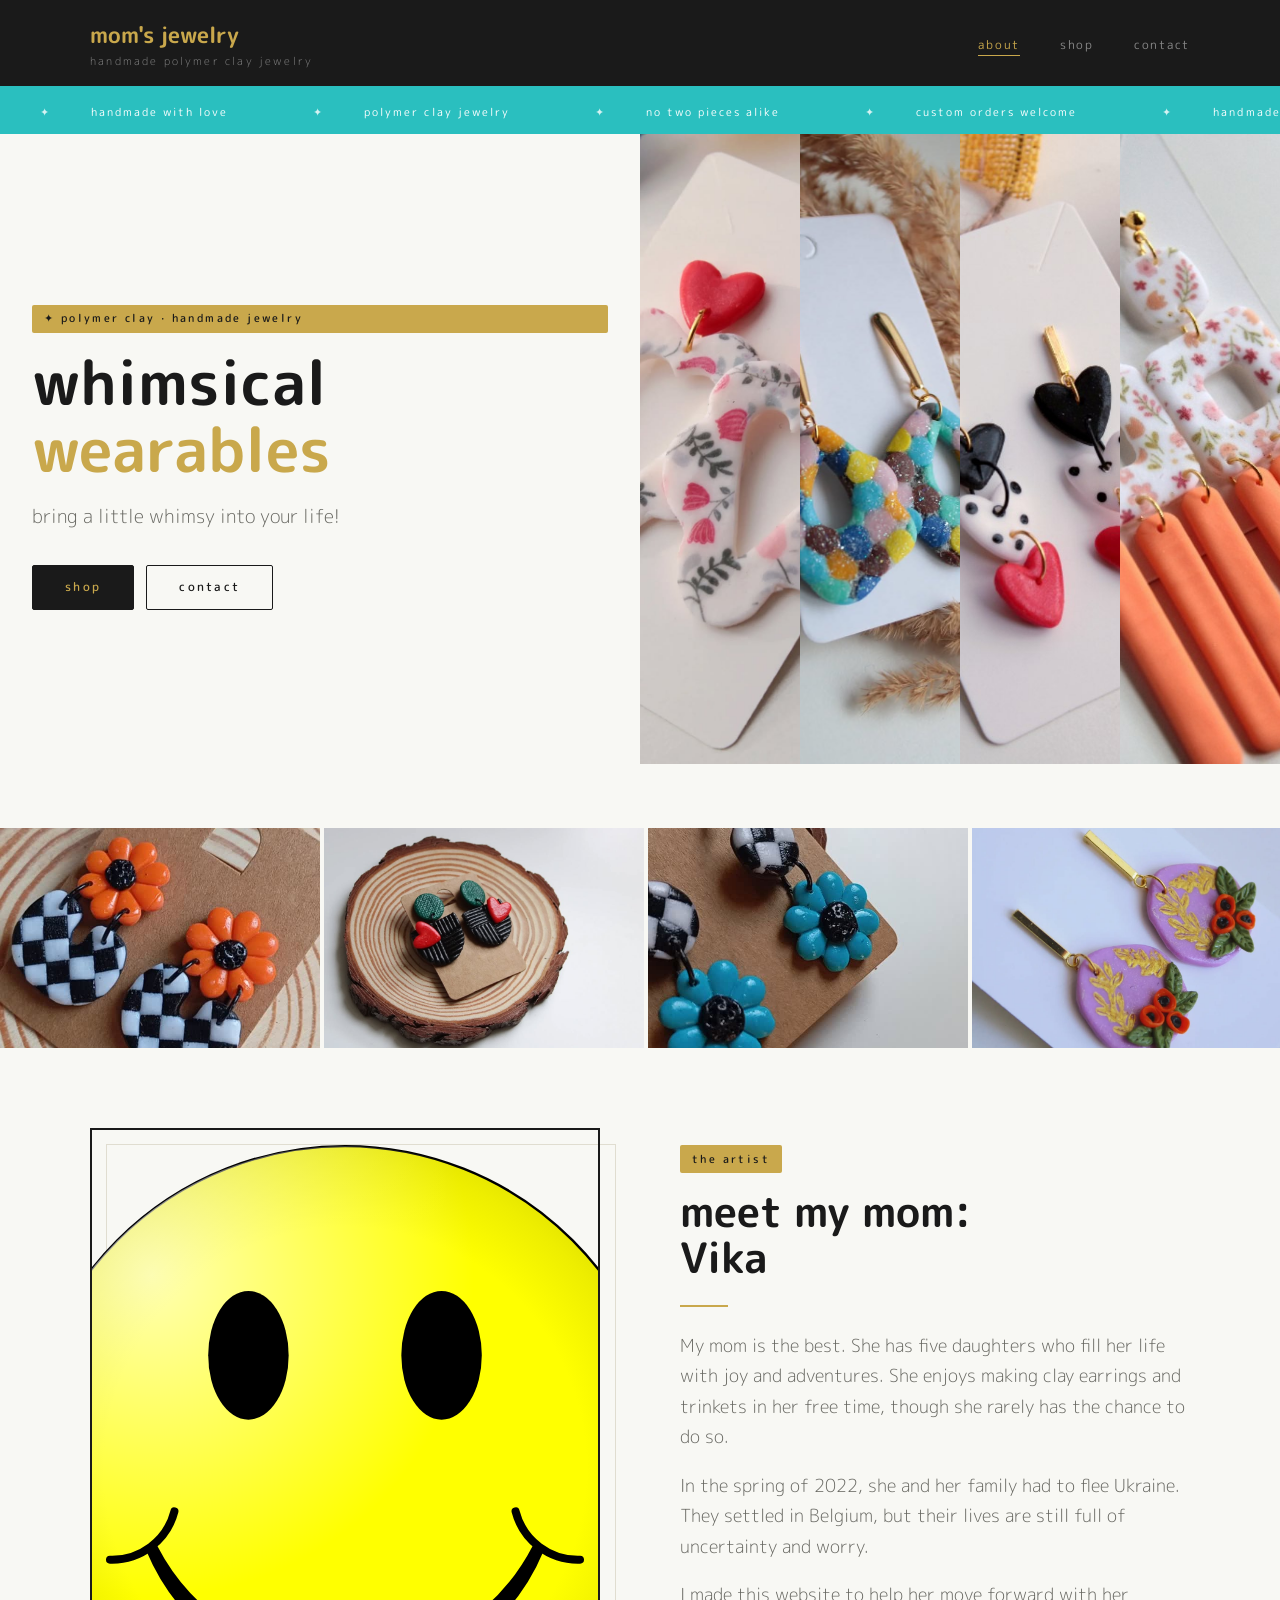
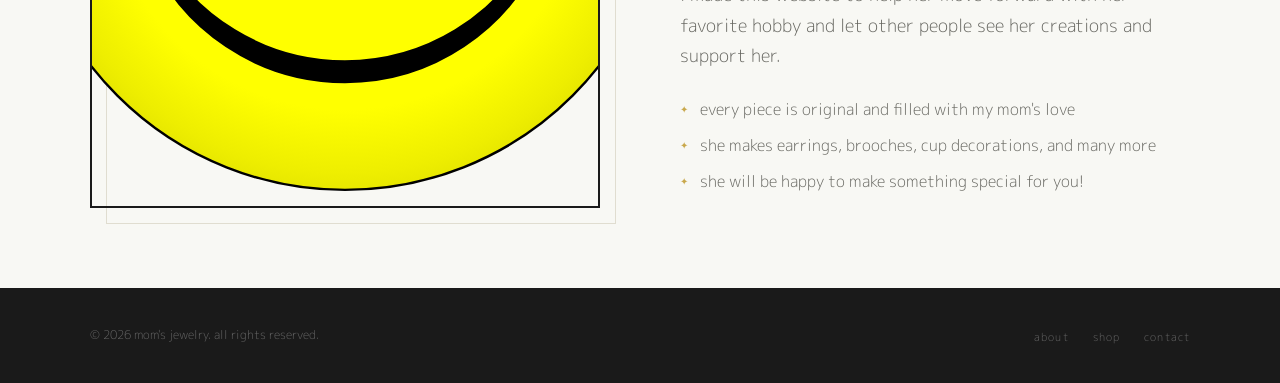
==== commit c58d8d87: "2026" ====
--- a/index.html
+++ b/index.html
@@ -163,7 +163,7 @@
   <footer>
     <div class="container footer-inner">
       <!-- ✏️ Update year and store name -->
-      <p class="footer-copy">© 2025 mom's jewelry. all rights reserved.</p>
+      <p class="footer-copy">© 2026 mom's jewelry. all rights reserved.</p>
       <ul class="footer-links">
         <li><a href="index.html">about</a></li>
         <li><a href="shop.html">shop</a></li>
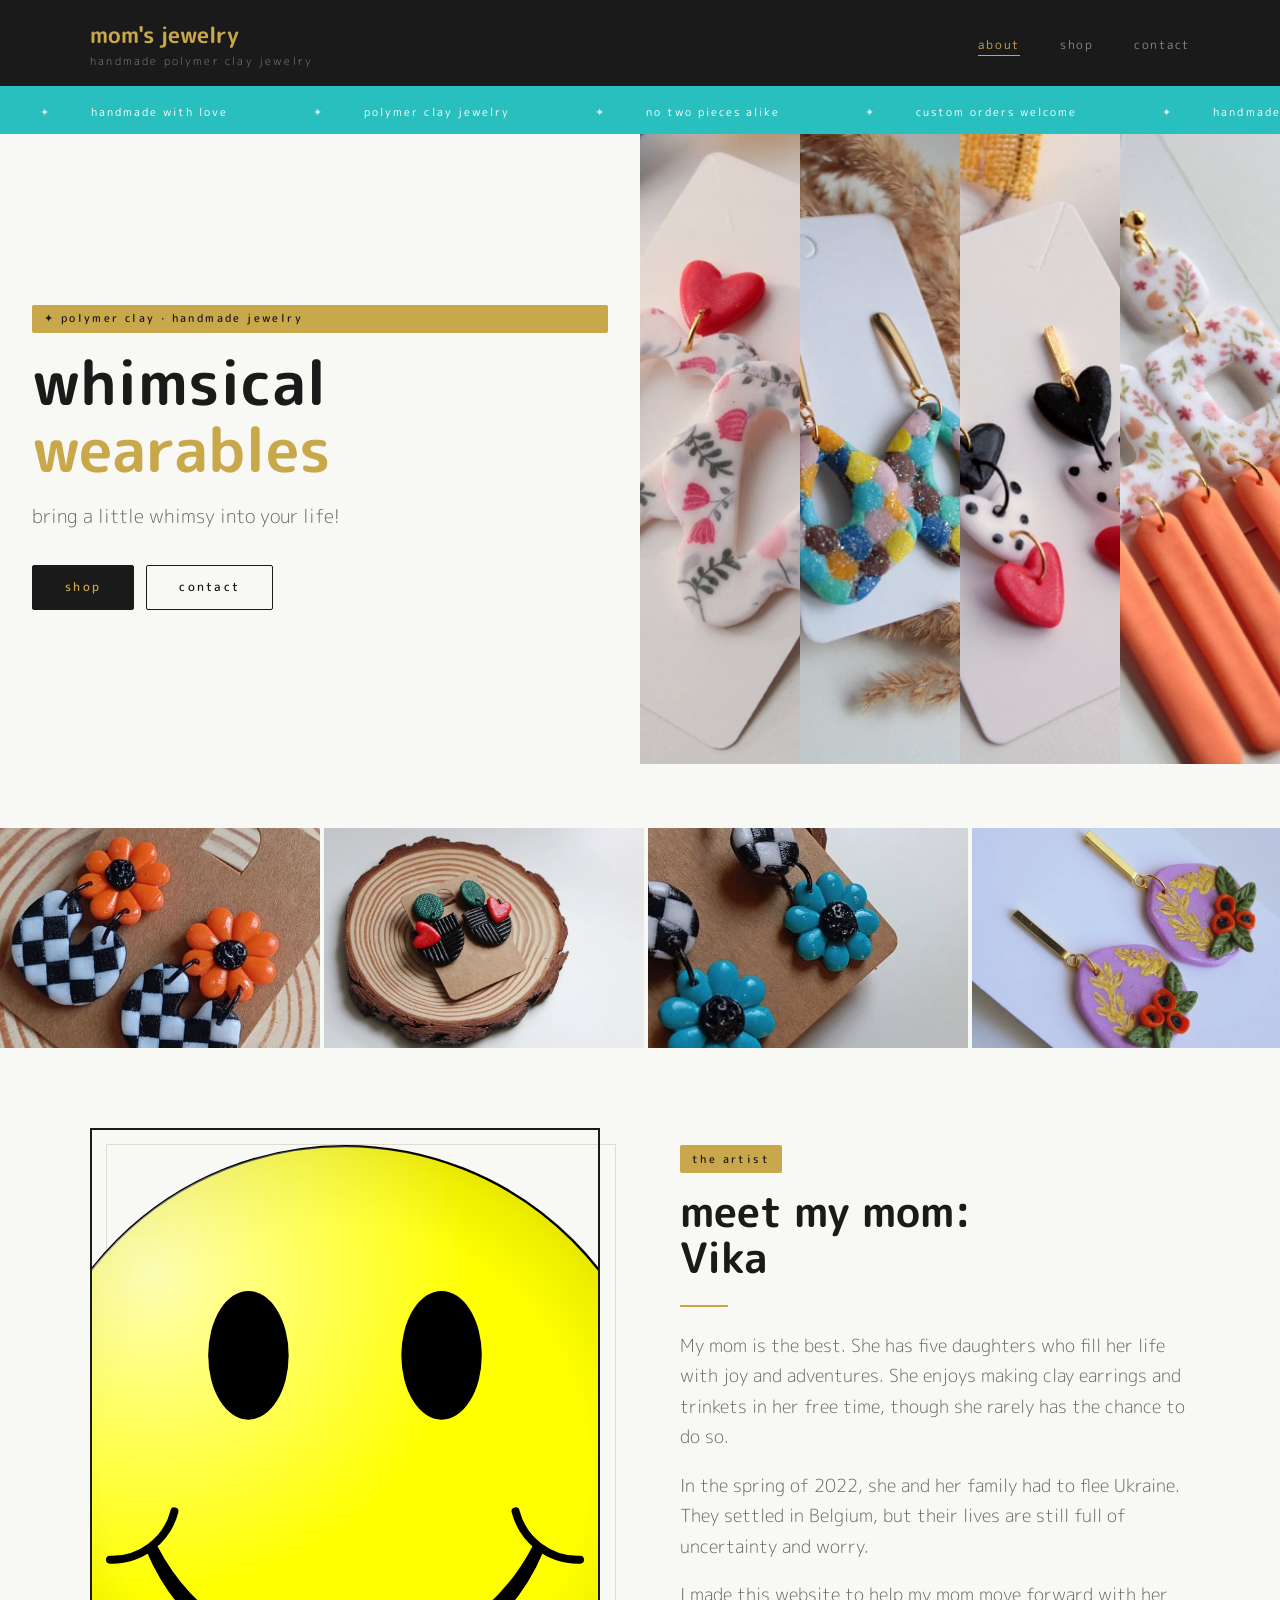
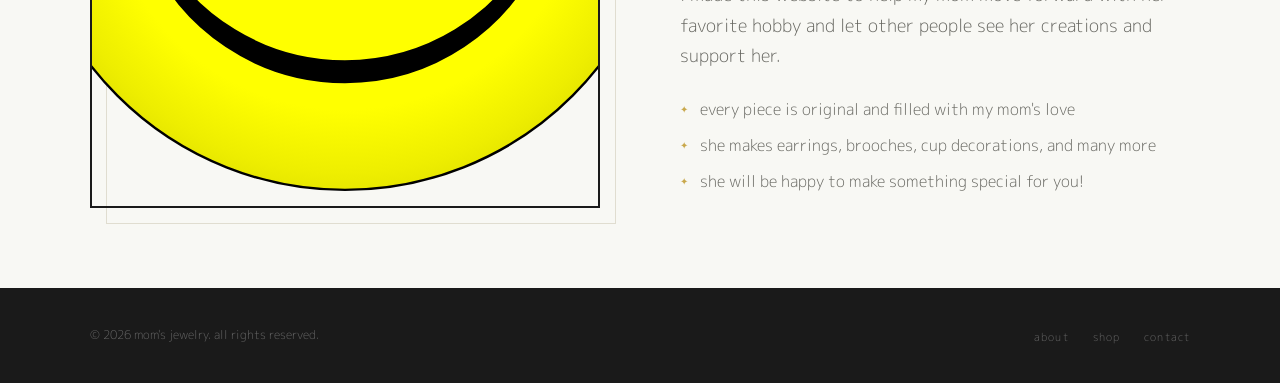
==== commit ce6cc94f: "small eit" ====
--- a/index.html
+++ b/index.html
@@ -140,7 +140,7 @@
 
           </p>
           <p>
-            I made this website to help her move forward with her favorite hobby 
+            I made this website to help my mom move forward with her favorite hobby 
             and let other people see her creations and support her.
           </p>
 
